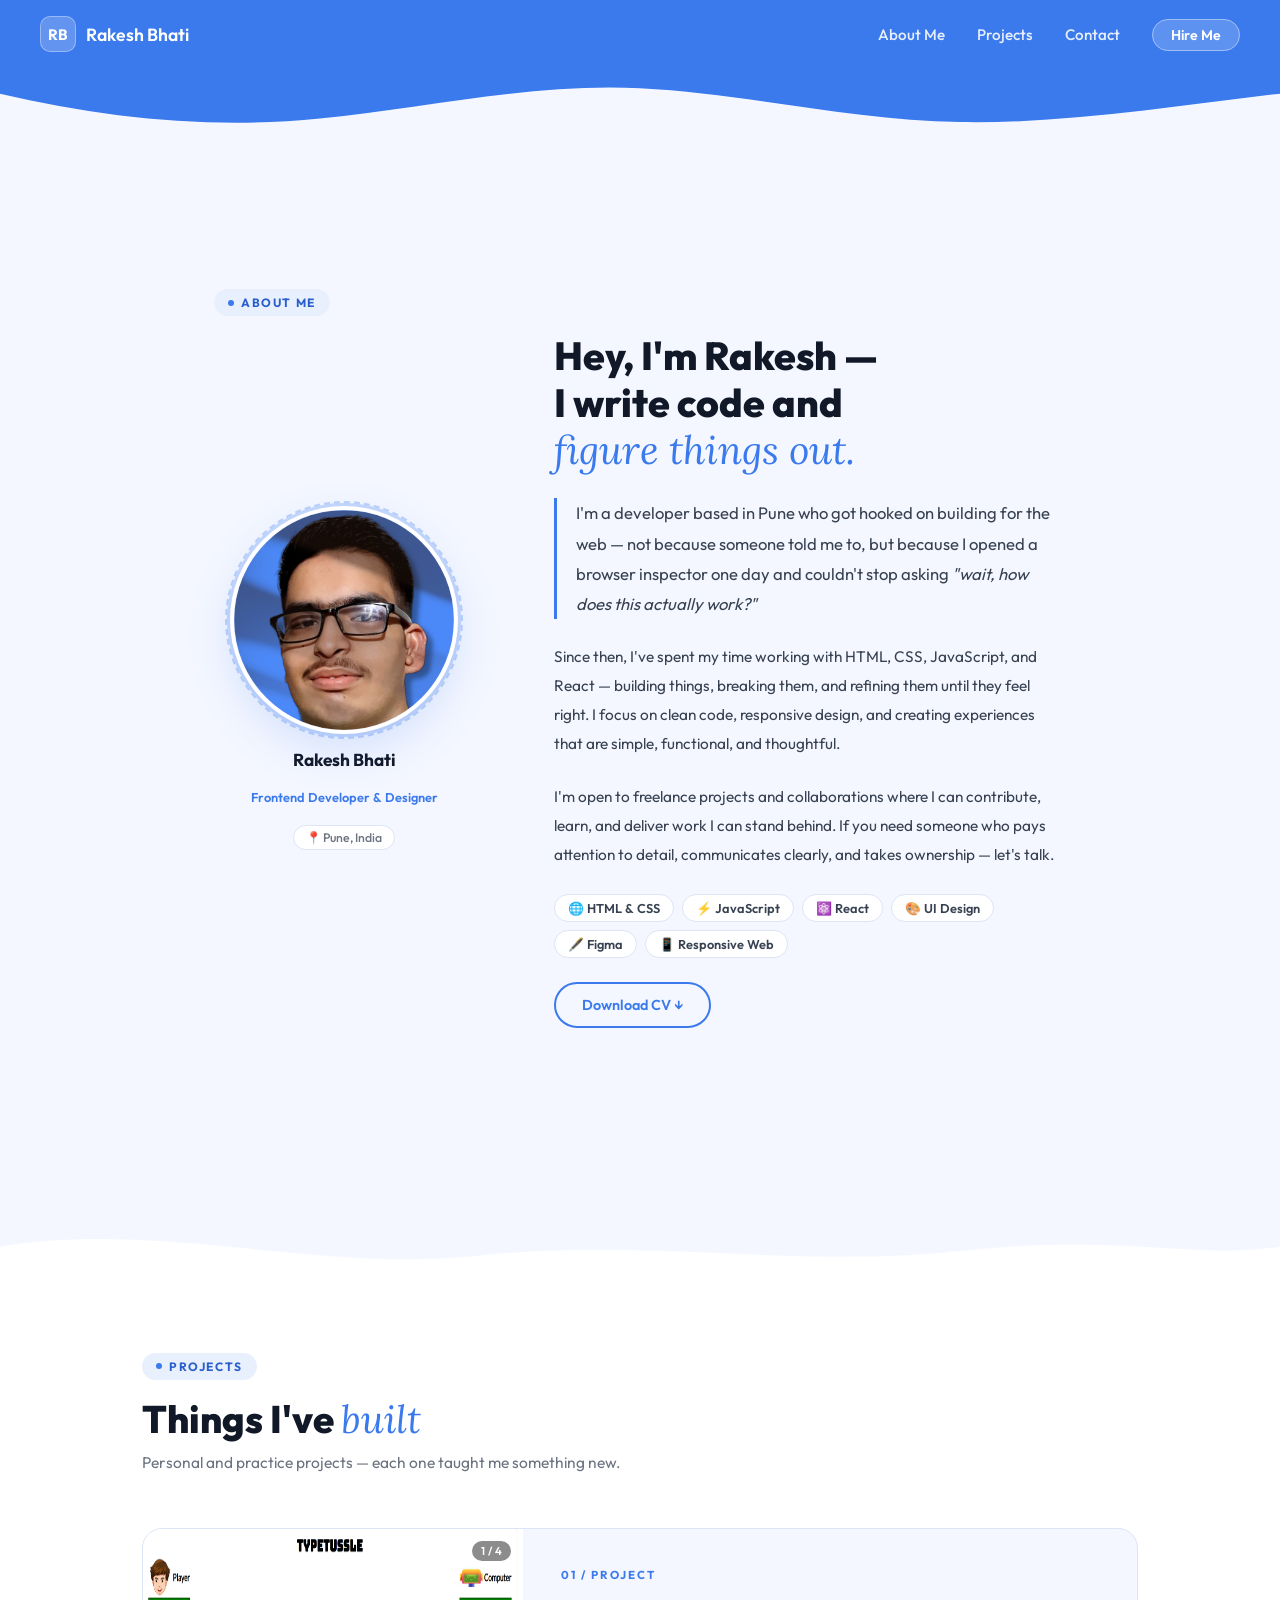
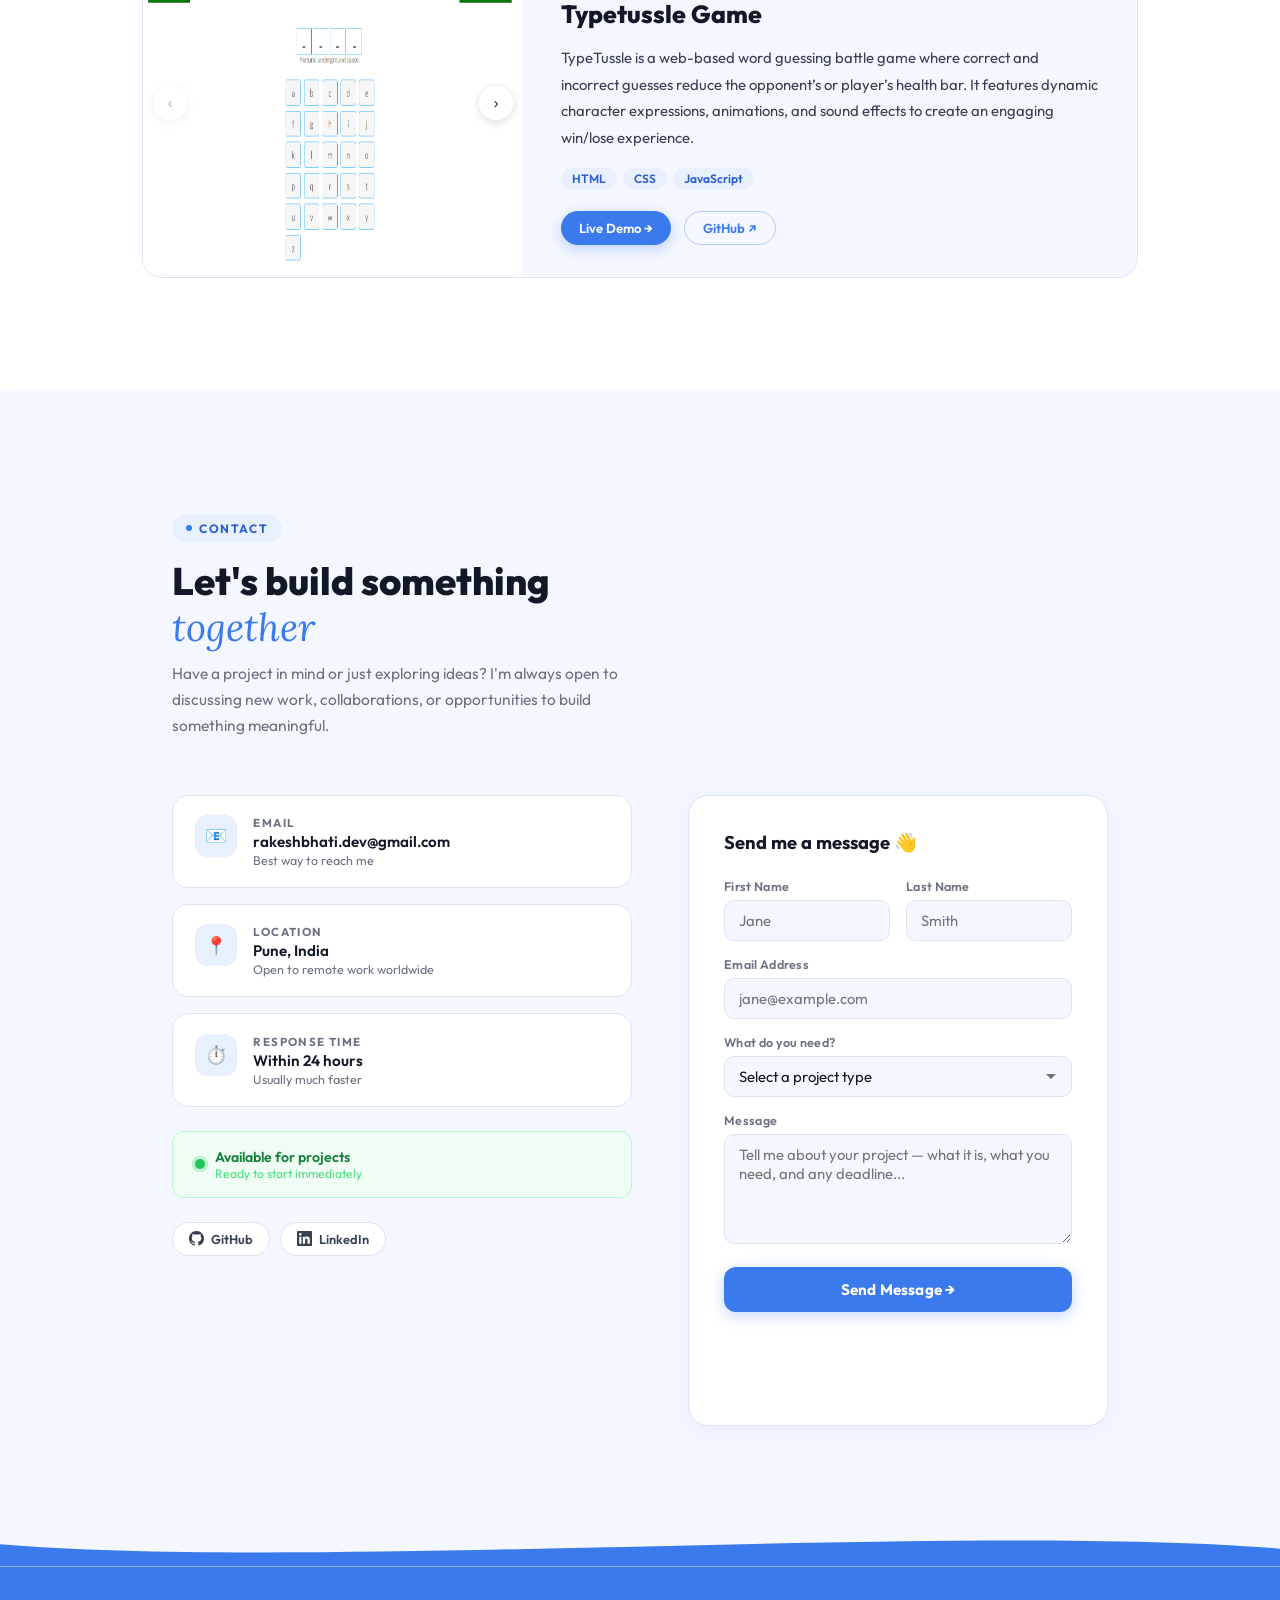
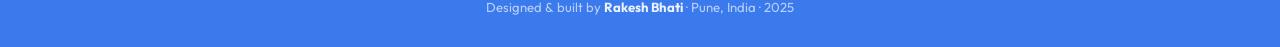
==== index.html @ 07b3913f "Commit all the changes" ====
<!DOCTYPE html>
<html lang="en">

<head>
    <meta charset="UTF-8" />
    <meta name="viewport" content="width=device-width, initial-scale=1.0" />
    <title>Rakesh Bhati Portfolio</title>
    <link
        href="https://fonts.googleapis.com/css2?family=Outfit:wght@400;500;600;700;800&family=Lora:ital,wght@0,400;1,400&display=swap"
        rel="stylesheet" />
    <link rel="stylesheet" href="style.css">
    <link rel="shortcut icon" href="./assets/favicon.png" type="image/x-icon">
</head>

<body>

    <!-- ══════════ NAVBAR ══════════ -->
    <div class="nav-wrapper">
        <nav>
            <a class="brand" href="#">
                <div class="brand-icon">RB</div>
                <span class="brand-name">Rakesh Bhati</span>
            </a>
            <ul class="nav-links">
                <li><a href="#about">About Me</a></li>
                <li><a href="#projects">Projects</a></li>
                <li><a href="#contact">Contact</a></li>
                <li><a href="#contact" class="nav-cta">Hire Me</a></li>
            </ul>
            <button class="hamburger" id="hamburger" aria-label="Toggle menu">
                <span></span><span></span><span></span>
            </button>
        </nav>
        <div class="mobile-menu" id="mobileMenu">
            <a href="#about">About Me</a>
            <a href="#projects">Projects</a>
            <a href="#contact">Contact</a>
        </div>
        <div class="wave-container">
            <svg viewBox="0 0 1440 70" preserveAspectRatio="none" xmlns="http://www.w3.org/2000/svg">
                <path
                    d="M0,0 L0,30 C120,58 240,70 360,58 C480,46 600,18 720,24 C840,30 960,60 1080,62 C1200,64 1320,44 1440,30 L1440,0 Z"
                    fill="#3b7aed" />
            </svg>
        </div>
    </div>

    <!-- ══════════ ABOUT ME ══════════ -->
    <section id="about">
        <div style="max-width:980px;margin:0 auto;padding:5rem 2rem 6rem;">
            <div class="section-pill reveal"><span class="section-pill-dot"></span>About Me</div>
            <div class="about-grid">
                <div class="avatar-col reveal" style="transition-delay:.1s;">
                    <div class="avatar-ring">
                        <div class="avatar-circle">
                            <img src="./assets/profile-pic.png" alt="Rakesh Bhati"
                                style="width:100%; height:100%; object-fit:cover; display:block;" />
                        </div>
                    </div>
                    <div class="avatar-name">Rakesh Bhati</div>
                    <div class="avatar-role">Frontend Developer &amp; Designer</div>
                    <div class="location-chip">📍 Pune, India</div>
                </div>
                <div class="about-content">
                    <h1 class="about-heading reveal" style="transition-delay:.15s;">Hey, I'm Rakesh —<br />I write code
                        and<br /><span class="italic-word">figure things out.</span></h1>
                    <div class="bio-quote reveal" style="transition-delay:.22s;">
                        <p>
                            I'm a developer based in Pune who got hooked on building for the web —
                            not because someone told me to, but because I opened a browser inspector
                            one day and couldn't stop asking
                            <em>"wait, how does this actually work?"</em>
                        </p>
                    </div>
                    <p class="bio-body reveal" style="transition-delay:.28s;">
                        Since then, I've spent my time working with HTML, CSS, JavaScript, and React —
                        building things, breaking them, and refining them until they feel right.
                        I focus on clean code, responsive design, and creating experiences that are
                        simple, functional, and thoughtful.
                    </p>
                    <p class="bio-body reveal" style="transition-delay:.33s;">
                        I'm open to freelance projects and collaborations where I can contribute,
                        learn, and deliver work I can stand behind. If you need someone who pays
                        attention to detail, communicates clearly, and takes ownership — let's talk.
                    </p>
                    <div class="skill-tags reveal" style="transition-delay:.38s;">
                        <span class="tag">🌐 HTML &amp; CSS</span>
                        <span class="tag">⚡ JavaScript</span>
                        <span class="tag">⚛️ React</span>
                        <span class="tag">🎨 UI Design</span>
                        <span class="tag">🖋️ Figma</span>
                        <span class="tag">📱 Responsive Web</span>
                    </div>
                    <a href="./assets/Freelancing_resume.pdf" download="Rakesh_Bhati_Resume.pdf"
                        class="btn-outline reveal" style="transition-delay:.43s;">Download CV ↓</a>
                </div>
            </div>
        </div>
    </section>

    <!-- wave into projects -->
    <div class="section-wave">
        <svg viewBox="0 0 1440 60" preserveAspectRatio="none" xmlns="http://www.w3.org/2000/svg">
            <path d="M0,60 L0,30 C180,0 360,60 540,40 C720,20 900,55 1080,35 C1260,15 1350,45 1440,30 L1440,60 Z"
                fill="#fff" />
        </svg>
    </div>

    <!-- ══════════ PROJECTS ══════════ -->
    <section id="projects">
        <div class="projects-inner">

            <div class="projects-header reveal">
                <div class="section-pill" style="margin-bottom:1rem;"><span class="section-pill-dot"></span>Projects
                </div>
                <h2 class="projects-title">Things I've <span>built</span></h2>
                <p class="projects-subtitle">Personal and practice projects — each one taught me something new.</p>
            </div>

            <!-- ── PROJECT 1 ── -->
            <div class="project-card reveal" style="transition-delay:.1s;">
                <div class="card-body">
                    <div class="card-info">
                        <div class="card-number">01 / Project</div>
                        <div class="card-title">Typetussle Game</div>
                        <p class="card-desc">
                            TypeTussle is a web-based word guessing battle game where correct and incorrect guesses
                            reduce the opponent’s or player’s health bar.
                            It features dynamic character expressions, animations, and sound effects to create an
                            engaging win/lose experience.
                        </p>
                        <div class="card-tags">
                            <span class="card-tag">HTML</span>
                            <span class="card-tag">CSS</span>
                            <span class="card-tag">JavaScript</span>
                        </div>
                        <div class="card-links">
                            <a href="https://typetussle.netlify.app/" target="_blank"
                                class="link-btn link-btn-primary">Live Demo →</a>
                            <a href="https://github.com/rakeshbhati-dev/TypeTussle" target="_blank" class="link-btn link-btn-ghost">GitHub ↗</a>
                        </div>
                    </div>
                    <div class="card-gallery" data-gallery="0">
                        <div class="slides" id="slides-0">
                            <!-- Slide 1 -->
                            <div class="slide">
                                <div class="slide-placeholder">
                                    <img src="/assets/project images/typetussle-1.png" alt="">
                                </div>
                            </div>
                            <!-- Slide 2 -->
                            <div class="slide">
                                <div class="slide-placeholder">
                                    <img src="/assets/project images/typetussle-2.png" alt="">
                                </div>
                            </div>
                            <!-- Slide 3 -->
                            <div class="slide">
                                <div class="slide-placeholder">
                                    <img src="/assets/project images/typetussle-3.png" alt="">
                                </div>
                            </div>
                            <div class="slide">
                                <div class="slide-placeholder">
                                    <img src="/assets/project images/typetussle-4.png" alt="">
                                </div>
                            </div>
                        </div>
                        <button class="gallery-arrow prev" data-gallery="0" data-dir="-1"
                            aria-label="Previous">‹</button>
                        <button class="gallery-arrow next" data-gallery="0" data-dir="1" aria-label="Next">›</button>
                        <div class="gallery-dots" id="dots-0">
                            <button class="dot active" data-gallery="0" data-index="0"></button>
                            <button class="dot" data-gallery="0" data-index="1"></button>
                            <button class="dot" data-gallery="0" data-index="2"></button>
                        </div>
                        <div class="img-count-badge" id="badge-0">1 / 3</div>
                    </div>
                </div>
            </div>

            <!-- ── PROJECT 3 ── -->
        </div><!-- /projects-inner -->
    </section>



    <!-- ══════════════════════════════
     CONTACT SECTION
══════════════════════════════ -->


    <!-- wave from projects into contact bg -->
    <div class="contact-wave-top">
        <svg viewBox="0 0 1440 50" preserveAspectRatio="none" xmlns="http://www.w3.org/2000/svg">
            <path d="M0,0 C360,50 1080,0 1440,40 L1440,50 L0,50 Z" fill="#f4f7ff" />
        </svg>
    </div>

    <section id="contact">
        <div class="contact-inner">

            <!-- Header -->
            <div class="contact-header reveal">
                <div class="section-pill" style="margin-bottom:1rem;"><span class="section-pill-dot"></span>Contact
                </div>
                <h2 class="contact-title">Let's build something<br /><span>together</span></h2>
                <p class="contact-subtitle">
                    Have a project in mind or just exploring ideas? I'm always open to discussing
                    new work, collaborations, or opportunities to build something meaningful.
                </p>
            </div>

            <div class="contact-grid">

                <!-- LEFT: info -->
                <div class="contact-info reveal" style="transition-delay:.1s;">

                    <!-- Email -->
                    <a href="mailto:rakeshbhati.dev@gmail.com" class="info-card">
                        <div class="info-icon">📧</div>
                        <div class="info-text">
                            <span class="info-label">Email</span>
                            <span class="info-value">rakeshbhati.dev@gmail.com</span>
                            <span class="info-note">Best way to reach me</span>
                        </div>
                    </a>

                    <!-- Location -->
                    <div class="info-card" style="cursor:default;">
                        <div class="info-icon">📍</div>
                        <div class="info-text">
                            <span class="info-label">Location</span>
                            <span class="info-value">Pune, India</span>
                            <span class="info-note">Open to remote work worldwide</span>
                        </div>
                    </div>

                    <!-- Response time -->
                    <div class="info-card" style="cursor:default;">
                        <div class="info-icon">⏱️</div>
                        <div class="info-text">
                            <span class="info-label">Response Time</span>
                            <span class="info-value">Within 24 hours</span>
                            <span class="info-note">Usually much faster</span>
                        </div>
                    </div>

                    <!-- Availability badge -->
                    <div class="availability reveal" style="transition-delay:.18s;">
                        <div class="avail-dot"></div>
                        <div>
                            <div class="avail-text">Available for projects</div>
                            <div class="avail-sub">Ready to start immediately</div>
                        </div>
                    </div>

                    <!-- Social links -->
                    <div class="social-row reveal" style="transition-delay:.22s;">
                        <a href="https://github.com/rakeshbhati-dev" class="social-btn">
                            <svg viewBox="0 0 24 24">
                                <path
                                    d="M12 0C5.37 0 0 5.37 0 12c0 5.31 3.435 9.795 8.205 11.385.6.105.825-.255.825-.57 0-.285-.015-1.23-.015-2.235-3.015.555-3.795-.735-4.035-1.41-.135-.345-.72-1.41-1.23-1.695-.42-.225-1.02-.78-.015-.795.945-.015 1.62.87 1.845 1.23 1.08 1.815 2.805 1.305 3.495.99.105-.78.42-1.305.765-1.605-2.67-.3-5.46-1.335-5.46-5.925 0-1.305.465-2.385 1.23-3.225-.12-.3-.54-1.53.12-3.18 0 0 1.005-.315 3.3 1.23.96-.27 1.98-.405 3-.405s2.04.135 3 .405c2.295-1.56 3.3-1.23 3.3-1.23.66 1.65.24 2.88.12 3.18.765.84 1.23 1.905 1.23 3.225 0 4.605-2.805 5.625-5.475 5.925.435.375.81 1.095.81 2.22 0 1.605-.015 2.895-.015 3.3 0 .315.225.69.825.57A12.02 12.02 0 0024 12c0-6.63-5.37-12-12-12z" />
                            </svg>
                            GitHub
                        </a>
                        <a href="https://linkedin.com/in/rakesh-bhati" class="social-btn">
                            <svg viewBox="0 0 24 24">
                                <path
                                    d="M20.447 20.452h-3.554v-5.569c0-1.328-.027-3.037-1.852-3.037-1.853 0-2.136 1.445-2.136 2.939v5.667H9.351V9h3.414v1.561h.046c.477-.9 1.637-1.85 3.37-1.85 3.601 0 4.267 2.37 4.267 5.455v6.286zM5.337 7.433a2.062 2.062 0 01-2.063-2.065 2.064 2.064 0 112.063 2.065zm1.782 13.019H3.555V9h3.564v11.452zM22.225 0H1.771C.792 0 0 .774 0 1.729v20.542C0 23.227.792 24 1.771 24h20.451C23.2 24 24 23.227 24 22.271V1.729C24 .774 23.2 0 22.222 0h.003z" />
                            </svg>
                            LinkedIn
                        </a>
                    </div>

                </div>

                <!-- RIGHT: form -->
                <div class="contact-form-wrap reveal" style="transition-delay:.15s;">
                    <div class="form-heading">Send me a message 👋</div>

                    <form id="contactForm" action="https://formspree.io/f/xzdorvjl" method="post" novalidate>
                        <div class="form-row">
                            <div class="form-group">
                                <label for="First Name">First Name</label>
                                <input type="text" id="fname" name="fname" placeholder="Jane" required />
                            </div>
                            <div class="form-group">
                                <label for="Last Name">Last Name</label>
                                <input type="text" id="lname" name="lname" placeholder="Smith" />
                            </div>
                        </div>

                        <div class="form-group">
                            <label for="email">Email Address</label>
                            <input type="email" id="email" name="email" placeholder="jane@example.com" required />
                        </div>

                        <div class="form-group">
                            <label for="project">What do you need?</label>
                            <select id="project" name="project">
                                <option value="" disabled selected>Select a project type</option>
                                <option>Landing Page</option>
                                <option>Portfolio Website</option>
                                <option>Business Website</option>
                                <option>UI/UX Design</option>
                                <option>Something else</option>
                            </select>
                        </div>

                        <div class="form-group">
                            <label for="message">Message</label>
                            <textarea id="message" name="message"
                                placeholder="Tell me about your project — what it is, what you need, and any deadline..."
                                required></textarea>
                        </div>

                        <button type="submit" class="form-submit">Send Message →</button>

                        <div class="form-success" id="formMsg">
                            ✅ Message sent! I'll get back to you within 24 hours.
                        </div>
                    </form>
                </div>

            </div>
        </div>
    </section>

    <!-- footer wave -->
    <div class="footer-wave">
        <svg viewBox="0 0 1440 50" preserveAspectRatio="none" xmlns="http://www.w3.org/2000/svg">
            <path d="M0,25 C360,55 1080,0 1440,30 L1440,50 L0,50 Z" fill="#3b7aed" />
        </svg>
    </div>

    <!-- FOOTER -->
    <footer class="footer">
        <p>Designed &amp; built by <strong>Rakesh Bhati</strong> · Pune, India · 2025</p>
    </footer>

    <script src="script.js"></script>
</body>

</html>
---- style.css ----
*,
        *::before,
        *::after {
            margin: 0;
            padding: 0;
            box-sizing: border-box;
        }

        :root {
            --blue: #3b7aed;
            --blue-dark: #2a5fcc;
            --blue-light: #e8f0fd;
            --text-dark: #111827;
            --text-mid: #374151;
            --text-muted: #6b7280;
            --bg: #f4f7ff;
        }

        html {
            scroll-behavior: smooth;
        }

        body {
            font-family: 'Outfit', sans-serif;
            background: var(--bg);
            color: var(--text-dark);
            min-height: 100vh;
        }

        /* ══════════════════════════════
       NAVBAR
    ══════════════════════════════ */
        .nav-wrapper {
            position: relative;
            width: 100%;
            z-index: 100;
        }

        nav {
            background: var(--blue);
            padding: 0 2.5rem;
            display: flex;
            align-items: center;
            justify-content: space-between;
            height: 68px;
            position: relative;
            z-index: 2;
        }

        .brand {
            display: flex;
            align-items: center;
            gap: 10px;
            text-decoration: none;
        }

        .brand-icon {
            width: 36px;
            height: 36px;
            background: #ffffff33;
            border-radius: 10px;
            display: flex;
            align-items: center;
            justify-content: center;
            font-weight: 700;
            font-size: 15px;
            color: #fff;
            border: 1.5px solid rgba(255, 255, 255, 0.35);
        }

        .brand-name {
            font-size: 1.1rem;
            font-weight: 600;
            color: #fff;
        }

        .nav-links {
            display: flex;
            align-items: center;
            gap: 2rem;
            list-style: none;
        }

        .nav-links a {
            color: rgba(255, 255, 255, 0.88);
            text-decoration: none;
            font-size: 0.95rem;
            font-weight: 500;
            padding-bottom: 3px;
            border-bottom: 2px solid transparent;
            transition: color .25s, border-color .25s;
        }

        .nav-links a:hover {
            color: #fff;
            border-bottom-color: rgba(255, 255, 255, 0.85);
        }

        .nav-cta {
            background: rgba(255, 255, 255, 0.18) !important;
            border: 1.5px solid rgba(255, 255, 255, 0.4) !important;
            color: #fff !important;
            font-size: 0.88rem !important;
            font-weight: 600 !important;
            padding: 6px 18px !important;
            border-radius: 50px !important;
            padding-bottom: 6px !important;
            border-bottom: 1.5px solid rgba(255, 255, 255, 0.4) !important;
        }

        .nav-cta:hover {
            background: rgba(255, 255, 255, 0.28) !important;
        }

        .hamburger {
            display: none;
            flex-direction: column;
            gap: 5px;
            cursor: pointer;
            padding: 6px;
            border: none;
            background: transparent;
        }

        .hamburger span {
            display: block;
            width: 24px;
            height: 2px;
            background: #fff;
            border-radius: 2px;
            transition: transform .3s, opacity .3s;
        }

        .hamburger.open span:nth-child(1) {
            transform: translateY(7px) rotate(45deg);
        }

        .hamburger.open span:nth-child(2) {
            opacity: 0;
        }

        .hamburger.open span:nth-child(3) {
            transform: translateY(-7px) rotate(-45deg);
        }

        .wave-container {
            width: 100%;
            overflow: hidden;
            line-height: 0;
            margin-top: -1px;
        }

        .wave-container svg {
            display: block;
            width: 100%;
        }

        .mobile-menu {
            display: none;
            flex-direction: column;
            background: var(--blue);
            padding: 0.5rem 0 1.2rem;
            z-index: 1;
        }

        .mobile-menu.open {
            display: flex;
        }

        .mobile-menu a {
            color: rgba(255, 255, 255, 0.88);
            text-decoration: none;
            font-size: 1rem;
            font-weight: 500;
            padding: 0.75rem 2.5rem;
            border-left: 3px solid transparent;
            transition: background .2s, border-color .2s;
        }

        .mobile-menu a:hover {
            background: rgba(255, 255, 255, 0.1);
            border-left-color: rgba(255, 255, 255, 0.7);
            color: #fff;
        }

        /* ══════════════════════════════
       SHARED UTILITIES
    ══════════════════════════════ */
        .section-pill {
            display: inline-flex;
            align-items: center;
            gap: 7px;
            background: var(--blue-light);
            color: var(--blue-dark);
            font-size: 0.75rem;
            font-weight: 700;
            letter-spacing: 1.6px;
            text-transform: uppercase;
            padding: 6px 14px;
            border-radius: 50px;
            margin-bottom: 1rem;
        }

        .section-pill-dot {
            width: 6px;
            height: 6px;
            background: var(--blue);
            border-radius: 50%;
        }

        .reveal {
            opacity: 0;
            transform: translateY(22px);
            transition: opacity .6s ease, transform .6s ease;
        }

        .reveal.visible {
            opacity: 1;
            transform: translateY(0);
        }

        /* ══════════════════════════════
       ABOUT SECTION (unchanged)
    ══════════════════════════════ */
        #about {
            max-width: 980px;
            margin: 0 auto;
            padding: 5rem 2rem 6rem;
        }

        .about-grid {
            display: grid;
            grid-template-columns: 260px 1fr;
            gap: 5rem;
            align-items: center;
        }

        .avatar-col {
            display: flex;
            flex-direction: column;
            align-items: center;
            gap: 1.2rem;
        }

        .avatar-ring {
            position: relative;
            width: 220px;
            height: 220px;
        }

        .avatar-ring::before {
            content: '';
            position: absolute;
            inset: -9px;
            border-radius: 50%;
            border: 2px dashed rgba(59, 122, 237, 0.3);
            animation: spinRing 20s linear infinite;
        }

        @keyframes spinRing {
            to {
                transform: rotate(360deg);
            }
        }

        .avatar-circle {
            width: 220px;
            height: 220px;
            border-radius: 50%;
            overflow: hidden;
            position: relative;
            z-index: 1;
            box-shadow: 0 0 0 4px #fff, 0 0 0 7px rgba(59, 122, 237, 0.25), 0 16px 48px rgba(59, 122, 237, 0.2);
        }

        .avatar-circle svg {
            width: 100%;
            height: 100%;
            display: block;
        }

        .avatar-name {
            font-size: 1.08rem;
            font-weight: 700;
            color: var(--text-dark);
            text-align: center;
        }

        .avatar-role {
            font-size: 0.8rem;
            color: var(--blue);
            font-weight: 600;
            text-align: center;
        }

        .location-chip {
            display: inline-flex;
            align-items: center;
            gap: 5px;
            font-size: 0.77rem;
            color: var(--text-muted);
            font-weight: 500;
            background: #fff;
            border: 1px solid #dde4f5;
            border-radius: 50px;
            padding: 4px 12px;
        }

        .about-content {
            display: flex;
            flex-direction: column;
            gap: 1.5rem;
        }

        .about-heading {
            font-size: 2.45rem;
            font-weight: 800;
            line-height: 1.2;
            color: var(--text-dark);
        }

        .about-heading .italic-word {
            font-family: 'Lora', serif;
            font-weight: 400;
            font-style: italic;
            color: var(--blue);
        }

        .bio-quote {
            padding-left: 1.2rem;
            border-left: 3px solid var(--blue);
        }

        .bio-quote p {
            font-size: 1.04rem;
            line-height: 1.82;
            color: var(--text-mid);
        }

        .bio-body {
            font-size: 0.96rem;
            line-height: 1.88;
            color: var(--text-mid);
        }

        .bio-body strong {
            color: var(--text-dark);
            font-weight: 600;
        }

        .skill-tags {
            display: flex;
            flex-wrap: wrap;
            gap: 8px;
        }

        .tag {
            display: inline-flex;
            align-items: center;
            gap: 5px;
            padding: 5px 13px;
            background: #fff;
            color: var(--text-mid);
            font-size: 0.8rem;
            font-weight: 600;
            border-radius: 50px;
            border: 1px solid #dde4f5;
            transition: border-color .2s, color .2s, transform .2s;
        }

        .tag:hover {
            border-color: var(--blue);
            color: var(--blue);
            transform: translateY(-2px);
        }

        .btn-outline {
            align-self: flex-start;
            display: inline-flex;
            align-items: center;
            gap: 8px;
            padding: 12px 26px;
            background: transparent;
            color: var(--blue);
            font-family: 'Outfit', sans-serif;
            font-size: 0.9rem;
            font-weight: 600;
            border: 2px solid var(--blue);
            border-radius: 50px;
            text-decoration: none;
            transition: background .25s, color .25s, transform .2s;
        }

        .btn-outline:hover {
            background: var(--blue);
            color: #fff;
            transform: translateY(-2px);
        }

        /* ══════════════════════════════
       SECTION DIVIDER WAVE
    ══════════════════════════════ */
        .section-wave {
            width: 100%;
            overflow: hidden;
            line-height: 0;
        }

        .section-wave svg {
            display: block;
            width: 100%;
        }

        /* ══════════════════════════════
       PROJECTS SECTION
    ══════════════════════════════ */
        #projects {
            background: #fff;
            padding: 5rem 0 7rem;
        }

        .projects-inner {
            max-width: 1060px;
            margin: 0 auto;
            padding: 0 2rem;
        }

        .projects-header {
            margin-bottom: 3.5rem;
        }

        .projects-title {
            font-size: 2.4rem;
            font-weight: 800;
            line-height: 1.2;
            color: var(--text-dark);
            margin-bottom: 0.6rem;
        }

        .projects-title span {
            font-family: 'Lora', serif;
            font-style: italic;
            font-weight: 400;
            color: var(--blue);
        }

        .projects-subtitle {
            font-size: 0.97rem;
            color: var(--text-muted);
            font-weight: 400;
            max-width: 480px;
        }

        /* ── Project card ── */
        .project-card {
            background: var(--bg);
            border: 1px solid #dde4f5;
            border-radius: 20px;
            overflow: hidden;
            margin-bottom: 2.5rem;
            transition: box-shadow .3s, transform .3s;
        }

        .project-card:hover {
            box-shadow: 0 12px 40px rgba(59, 122, 237, 0.12);
            transform: translateY(-3px);
        }

        .project-card:last-child {
            margin-bottom: 0;
        }

        /* inner two-col layout */
        .card-body {
            display: grid;
            grid-template-columns: 1fr 380px;
        }

        /* flip layout for even cards */
        .project-card:nth-child(even) .card-body {
            grid-template-columns: 380px 1fr;
        }

        .project-card:nth-child(even) .card-info {
            order: 2;
        }

        .project-card:nth-child(even) .card-gallery {
            order: 1;
        }

        /* ── info pane ── */
        .card-info {
            padding: 2.4rem 2.4rem 2rem;
            display: flex;
            flex-direction: column;
            gap: 1rem;
            justify-content: center;
        }

        .card-number {
            font-size: 0.72rem;
            font-weight: 700;
            letter-spacing: 2px;
            text-transform: uppercase;
            color: var(--blue);
        }

        .card-title {
            font-size: 1.55rem;
            font-weight: 800;
            color: var(--text-dark);
            line-height: 1.25;
        }

        .card-desc {
            font-size: 0.93rem;
            line-height: 1.8;
            color: var(--text-mid);
        }

        .card-tags {
            display: flex;
            flex-wrap: wrap;
            gap: 6px;
        }

        .card-tag {
            font-size: 0.75rem;
            font-weight: 600;
            color: var(--blue-dark);
            background: var(--blue-light);
            border-radius: 50px;
            padding: 3px 11px;
        }

        .card-links {
            display: flex;
            gap: 0.8rem;
            flex-wrap: wrap;
            margin-top: 0.4rem;
        }

        .link-btn {
            display: inline-flex;
            align-items: center;
            gap: 6px;
            font-size: 0.82rem;
            font-weight: 600;
            padding: 8px 18px;
            border-radius: 50px;
            text-decoration: none;
            transition: transform .2s, box-shadow .2s;
        }

        .link-btn:hover {
            transform: translateY(-2px);
        }

        .link-btn-primary {
            background: var(--blue);
            color: #fff;
            box-shadow: 0 4px 14px rgba(59, 122, 237, 0.3);
        }

        .link-btn-primary:hover {
            box-shadow: 0 6px 20px rgba(59, 122, 237, 0.45);
        }

        .link-btn-ghost {
            background: transparent;
            color: var(--blue);
            border: 1.5px solid rgba(59, 122, 237, 0.35);
        }

        .link-btn-ghost:hover {
            border-color: var(--blue);
            background: var(--blue-light);
        }

        /* ── gallery pane (carousel) ── */
        .card-gallery {
            position: relative;
            background: #e8edf8;
            overflow: hidden;
            min-height: 300px;
        }

        /* slides container */
        .slides {
            display: flex;
            height: 100%;
            transition: transform 0.45s cubic-bezier(0.4, 0, 0.2, 1);
        }

        .slide {
            min-width: 100%;
            height: 100%;
            display: flex;
            align-items: center;
            justify-content: center;
            position: relative;
            overflow: hidden;
        }

        /* placeholder slide uses SVG mockup */
        .slide-placeholder {
            width: 100%;
            height: 100%;
            display: flex;
            align-items: center;
            justify-content: center;
        }

        .slide-placeholder svg {
            width: 100%;
            height: 100%;
        }
        .slide-placeholder img {
            width: 100%;
            height: 100%;
        }

        /* prev / next arrows */
        .gallery-arrow {
            position: absolute;
            top: 50%;
            transform: translateY(-50%);
            z-index: 10;
            width: 34px;
            height: 34px;
            background: rgba(255, 255, 255, 0.92);
            border: none;
            border-radius: 50%;
            cursor: pointer;
            display: flex;
            align-items: center;
            justify-content: center;
            box-shadow: 0 2px 10px rgba(0, 0, 0, 0.15);
            transition: background .2s, transform .2s;
            font-size: 14px;
            color: var(--text-dark);
        }

        .gallery-arrow:hover {
            background: #fff;
            transform: translateY(-50%) scale(1.08);
        }

        .gallery-arrow.prev {
            left: 10px;
        }

        .gallery-arrow.next {
            right: 10px;
        }

        .gallery-arrow:disabled {
            opacity: 0.35;
            cursor: default;
        }

        /* dot indicators */
        .gallery-dots {
            position: absolute;
            bottom: 12px;
            left: 50%;
            transform: translateX(-50%);
            display: flex;
            gap: 6px;
            z-index: 10;
        }

        .dot {
            width: 7px;
            height: 7px;
            border-radius: 50%;
            background: rgba(255, 255, 255, 0.5);
            border: none;
            cursor: pointer;
            padding: 0;
            transition: background .25s, transform .25s;
        }

        .dot.active {
            background: #fff;
            transform: scale(1.3);
        }

        /* image count badge */
        .img-count-badge {
            position: absolute;
            top: 12px;
            right: 12px;
            background: rgba(0, 0, 0, 0.45);
            color: #fff;
            font-size: 0.7rem;
            font-weight: 600;
            padding: 3px 9px;
            border-radius: 50px;
            z-index: 10;
            letter-spacing: 0.5px;
        }

        /* ── bottom wave into next section ── */
        .projects-wave {
            width: 100%;
            overflow: hidden;
            line-height: 0;
            background: #fff;
        }

        .projects-wave svg {
            display: block;
            width: 100%;
        }

        /* ══════════════════════════════
       RESPONSIVE
    ══════════════════════════════ */
        @media (max-width: 860px) {

            .card-body,
            .project-card:nth-child(even) .card-body {
                grid-template-columns: 1fr;
            }

            .project-card:nth-child(even) .card-info {
                order: 1;
            }

            .project-card:nth-child(even) .card-gallery {
                order: 2;
            }

            .card-gallery {
                min-height: 240px;
            }

            .card-info {
                padding: 1.8rem;
            }
        }

        @media (max-width: 640px) {
            .projects-title {
                font-size: 1.9rem;
            }

            .card-title {
                font-size: 1.3rem;
            }

            .about-grid {
                grid-template-columns: 1fr;
                gap: 2.5rem;
                text-align: center;
            }

            .avatar-col {
                margin: 0 auto;
            }

            .bio-quote {
                border-left: none;
                border-top: 3px solid var(--blue);
                padding-left: 0;
                padding-top: 1rem;
            }

            .skill-tags {
                justify-content: center;
            }

            .btn-outline {
                align-self: center;
            }

            .about-heading {
                font-size: 2rem;
            }

            .nav-links {
                display: none;
            }

            .hamburger {
                display: flex;
            }

            .avatar-ring,
            .avatar-circle {
                width: 180px;
                height: 180px;
            }
        }

        /* wave from projects into contact */
        .contact-wave-top {
            width: 100%;
            overflow: hidden;
            line-height: 0;
            background: var(--bg);
        }

        .contact-wave-top svg {
            display: block;
            width: 100%;
        }

        #contact {
            background: var(--bg);
            padding: 5rem 0 0;
        }

        .contact-inner {
            max-width: 1000px;
            margin: 0 auto;
            padding: 0 2rem 6rem;
        }

        /* header */
        .contact-header {
            margin-bottom: 3.5rem;
        }

        .contact-title {
            font-size: 2.4rem;
            font-weight: 800;
            color: var(--text-dark);
            line-height: 1.2;
            margin-bottom: 0.6rem;
        }

        .contact-title span {
            font-family: 'Lora', serif;
            font-style: italic;
            font-weight: 400;
            color: var(--blue);
        }

        .contact-subtitle {
            font-size: 0.97rem;
            color: var(--text-muted);
            max-width: 460px;
            line-height: 1.7;
        }

        /* two-col grid */
        .contact-grid {
            display: grid;
            grid-template-columns: 1fr 420px;
            gap: 3.5rem;
            align-items: start;
        }

        /* ── LEFT: info cards ── */
        .contact-info {
            display: flex;
            flex-direction: column;
            gap: 1rem;
        }

        .info-card {
            display: flex;
            align-items: flex-start;
            gap: 1rem;
            background: #fff;
            border: 1px solid #dde4f5;
            border-radius: 16px;
            padding: 1.2rem 1.4rem;
            transition: box-shadow .25s, transform .25s;
            text-decoration: none;
            color: inherit;
        }

        .info-card:hover {
            box-shadow: 0 6px 24px rgba(59, 122, 237, 0.1);
            transform: translateY(-2px);
        }

        .info-icon {
            width: 42px;
            height: 42px;
            border-radius: 12px;
            background: var(--blue-light);
            display: flex;
            align-items: center;
            justify-content: center;
            font-size: 18px;
            flex-shrink: 0;
        }

        .info-text {
            display: flex;
            flex-direction: column;
            gap: 2px;
        }

        .info-label {
            font-size: 0.72rem;
            font-weight: 700;
            letter-spacing: 1.4px;
            text-transform: uppercase;
            color: var(--text-muted);
        }

        .info-value {
            font-size: 0.95rem;
            font-weight: 600;
            color: var(--text-dark);
        }

        .info-note {
            font-size: 0.78rem;
            color: var(--text-muted);
        }

        /* availability badge */
        .availability {
            display: flex;
            align-items: center;
            gap: 10px;
            background: #f0fdf4;
            border: 1px solid #bbf7d0;
            border-radius: 12px;
            padding: 1rem 1.4rem;
            margin-top: 0.5rem;
        }

        .avail-dot {
            width: 10px;
            height: 10px;
            background: #22c55e;
            border-radius: 50%;
            flex-shrink: 0;
            box-shadow: 0 0 0 3px rgba(34, 197, 94, 0.25);
            animation: pulse 2s ease-in-out infinite;
        }

        @keyframes pulse {

            0%,
            100% {
                box-shadow: 0 0 0 3px rgba(34, 197, 94, 0.25);
            }

            50% {
                box-shadow: 0 0 0 6px rgba(34, 197, 94, 0.1);
            }
        }

        .avail-text {
            font-size: 0.88rem;
            font-weight: 600;
            color: #15803d;
        }

        .avail-sub {
            font-size: 0.76rem;
            color: #4ade80;
            font-weight: 400;
        }

        /* social row */
        .social-row {
            display: flex;
            gap: 0.65rem;
            margin-top: 0.5rem;
            flex-wrap: wrap;
        }

        .social-btn {
            display: inline-flex;
            align-items: center;
            gap: 7px;
            padding: 8px 16px;
            background: #fff;
            border: 1.5px solid #dde4f5;
            border-radius: 50px;
            font-size: 0.8rem;
            font-weight: 600;
            color: var(--text-mid);
            text-decoration: none;
            transition: border-color .2s, color .2s, transform .2s;
        }

        .social-btn:hover {
            border-color: var(--blue);
            color: var(--blue);
            transform: translateY(-2px);
        }

        .social-btn svg {
            width: 15px;
            height: 15px;
            fill: currentColor;
        }

        /* ── RIGHT: form ── */
        .contact-form-wrap {
            background: #fff;
            border: 1px solid #dde4f5;
            border-radius: 20px;
            padding: 2.2rem;
            box-shadow: 0 4px 24px rgba(59, 122, 237, 0.07);
        }

        .form-heading {
            font-size: 1.15rem;
            font-weight: 700;
            color: var(--text-dark);
            margin-bottom: 1.6rem;
        }

        .form-row {
            display: grid;
            grid-template-columns: 1fr 1fr;
            gap: 1rem;
        }

        .form-group {
            display: flex;
            flex-direction: column;
            gap: 6px;
            margin-bottom: 1rem;
        }

        .form-group label {
            font-size: 0.78rem;
            font-weight: 600;
            color: var(--text-muted);
            letter-spacing: 0.3px;
        }

        .form-group input,
        .form-group textarea,
        .form-group select {
            font-family: 'Outfit', sans-serif;
            font-size: 0.93rem;
            color: var(--text-dark);
            background: var(--bg);
            border: 1.5px solid #dde4f5;
            border-radius: 10px;
            padding: 10px 14px;
            outline: none;
            transition: border-color .2s, box-shadow .2s;
            width: 100%;
        }

        .form-group input:focus,
        .form-group textarea:focus,
        .form-group select:focus {
            border-color: var(--blue);
            box-shadow: 0 0 0 3px rgba(59, 122, 237, 0.12);
            background: #fff;
        }

        .form-group textarea {
            resize: vertical;
            min-height: 110px;
        }

        .form-group select {
            cursor: pointer;
            appearance: none;
            background-image: url("data:image/svg+xml,%3Csvg xmlns='http://www.w3.org/2000/svg' width='12' height='12' viewBox='0 0 12 12'%3E%3Cpath fill='%236b7280' d='M6 8L1 3h10z'/%3E%3C/svg%3E");
            background-repeat: no-repeat;
            background-position: right 14px center;
            padding-right: 36px;
        }

        .form-submit {
            width: 100%;
            padding: 13px;
            background: var(--blue);
            color: #fff;
            font-family: 'Outfit', sans-serif;
            font-size: 0.95rem;
            font-weight: 700;
            border: none;
            border-radius: 12px;
            cursor: pointer;
            transition: background .25s, transform .2s, box-shadow .25s;
            box-shadow: 0 4px 16px rgba(59, 122, 237, 0.3);
            letter-spacing: 0.2px;
            margin-top: 0.4rem;
        }

        .form-submit:hover {
            background: var(--blue-dark);
            transform: translateY(-2px);
            box-shadow: 0 8px 24px rgba(59, 122, 237, 0.4);
        }

        .form-submit:disabled {
            opacity: 0.7;
            cursor: not-allowed;
            transform: none;
        }

        /* success message */
        .form-success {
            display: flex;
            align-items: center;
            gap: 10px;
            background: #f0fdf4;
            border: 1px solid #bbf7d0;
            border-radius: 10px;
            padding: 12px 16px;
            font-size: 0.88rem;
            font-weight: 600;
            color: #15803d;
            margin-top: 1rem;
            opacity: 0;
            transform: translateY(6px);
            transition: opacity .35s, transform .35s;
            pointer-events: none;
        }

        .form-success.show {
            opacity: 1;
            transform: translateY(0);
        }

        /* ── FOOTER ── */
        .footer {
            background: var(--blue);
            padding: 2rem;
            text-align: center;
        }

        .footer p {
            color: rgba(255, 255, 255, 0.65);
            font-size: 0.82rem;
            font-weight: 400;
        }

        .footer strong {
            color: rgba(255, 255, 255, 0.9);
        }

        /* footer wave */
        .footer-wave {
            width: 100%;
            overflow: hidden;
            line-height: 0;
        }

        .footer-wave svg {
            display: block;
            width: 100%;
        }

        /* ── responsive ── */
        @media (max-width: 860px) {
            .contact-grid {
                grid-template-columns: 1fr;
            }

            .contact-form-wrap {
                order: -1;
            }
        }

        @media (max-width: 560px) {
            .contact-title {
                font-size: 1.9rem;
            }

            .form-row {
                grid-template-columns: 1fr;
            }

            .contact-form-wrap {
                padding: 1.6rem;
            }
        }
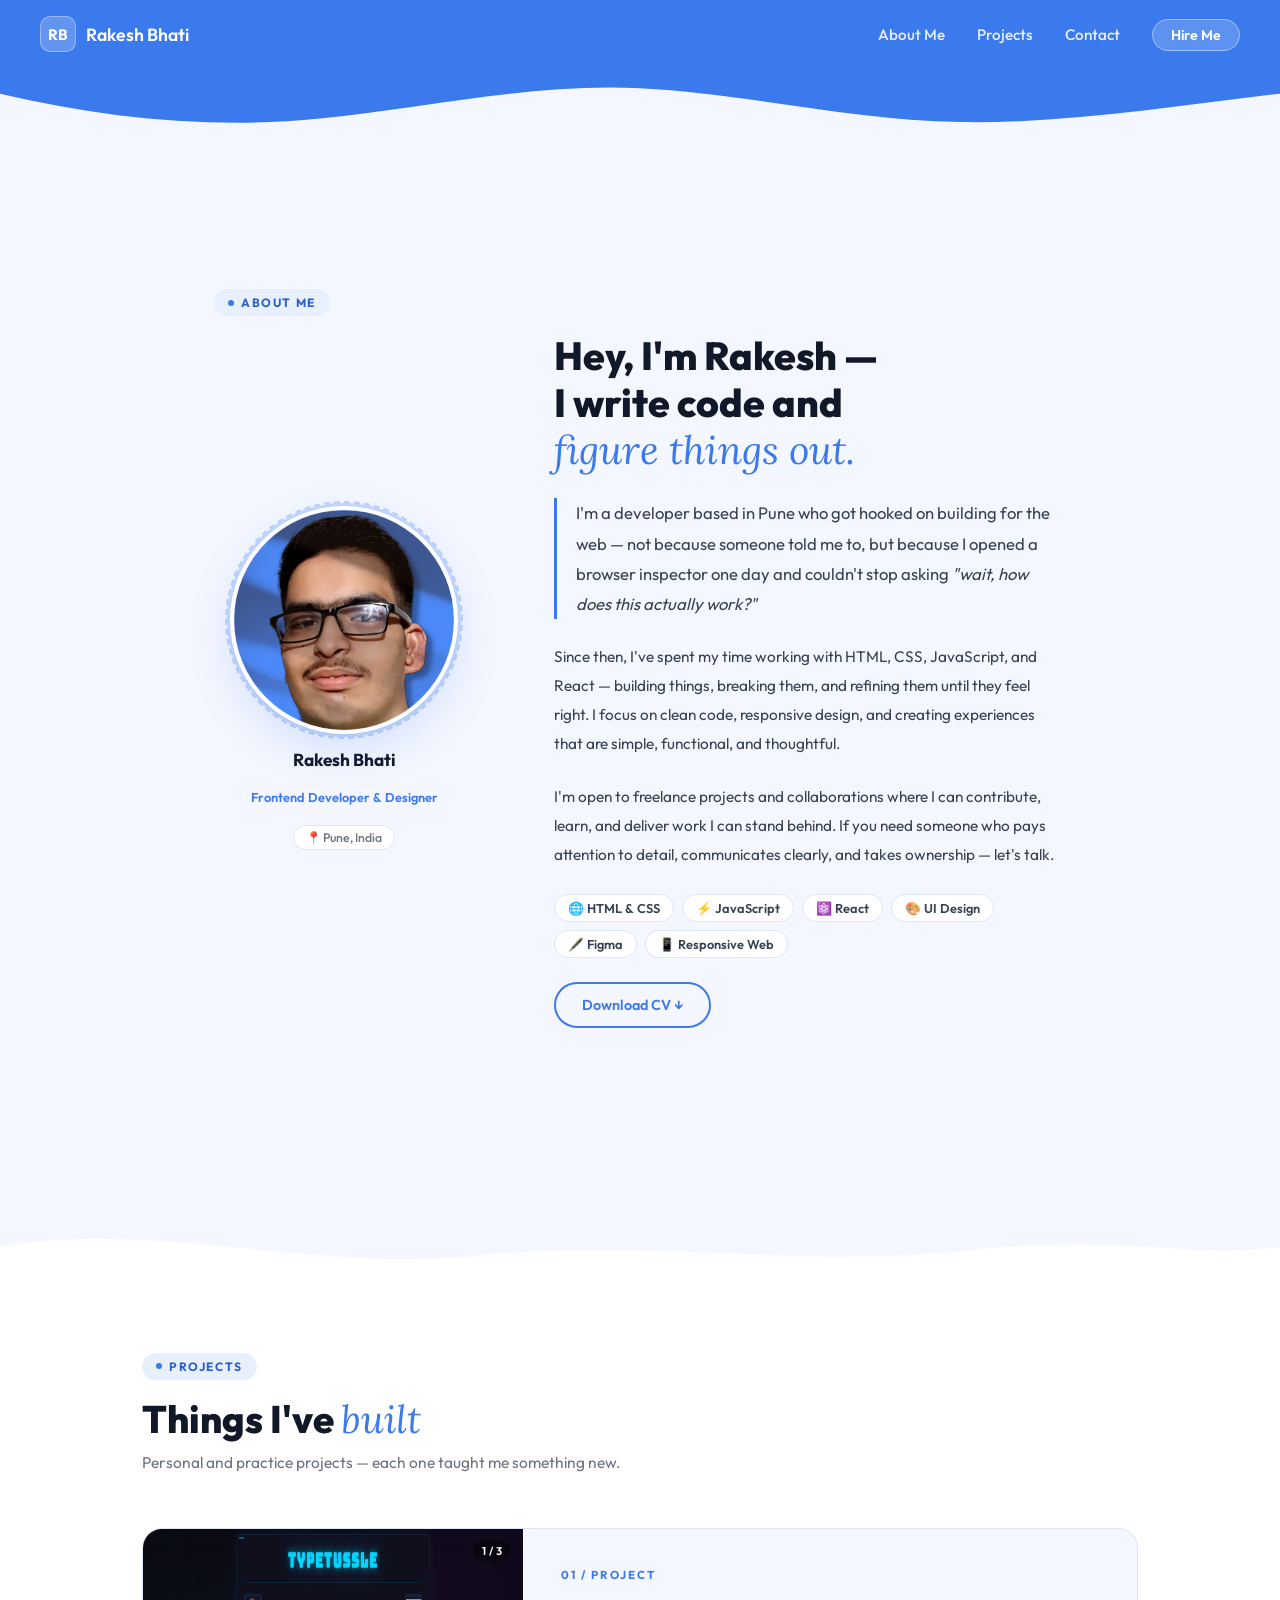
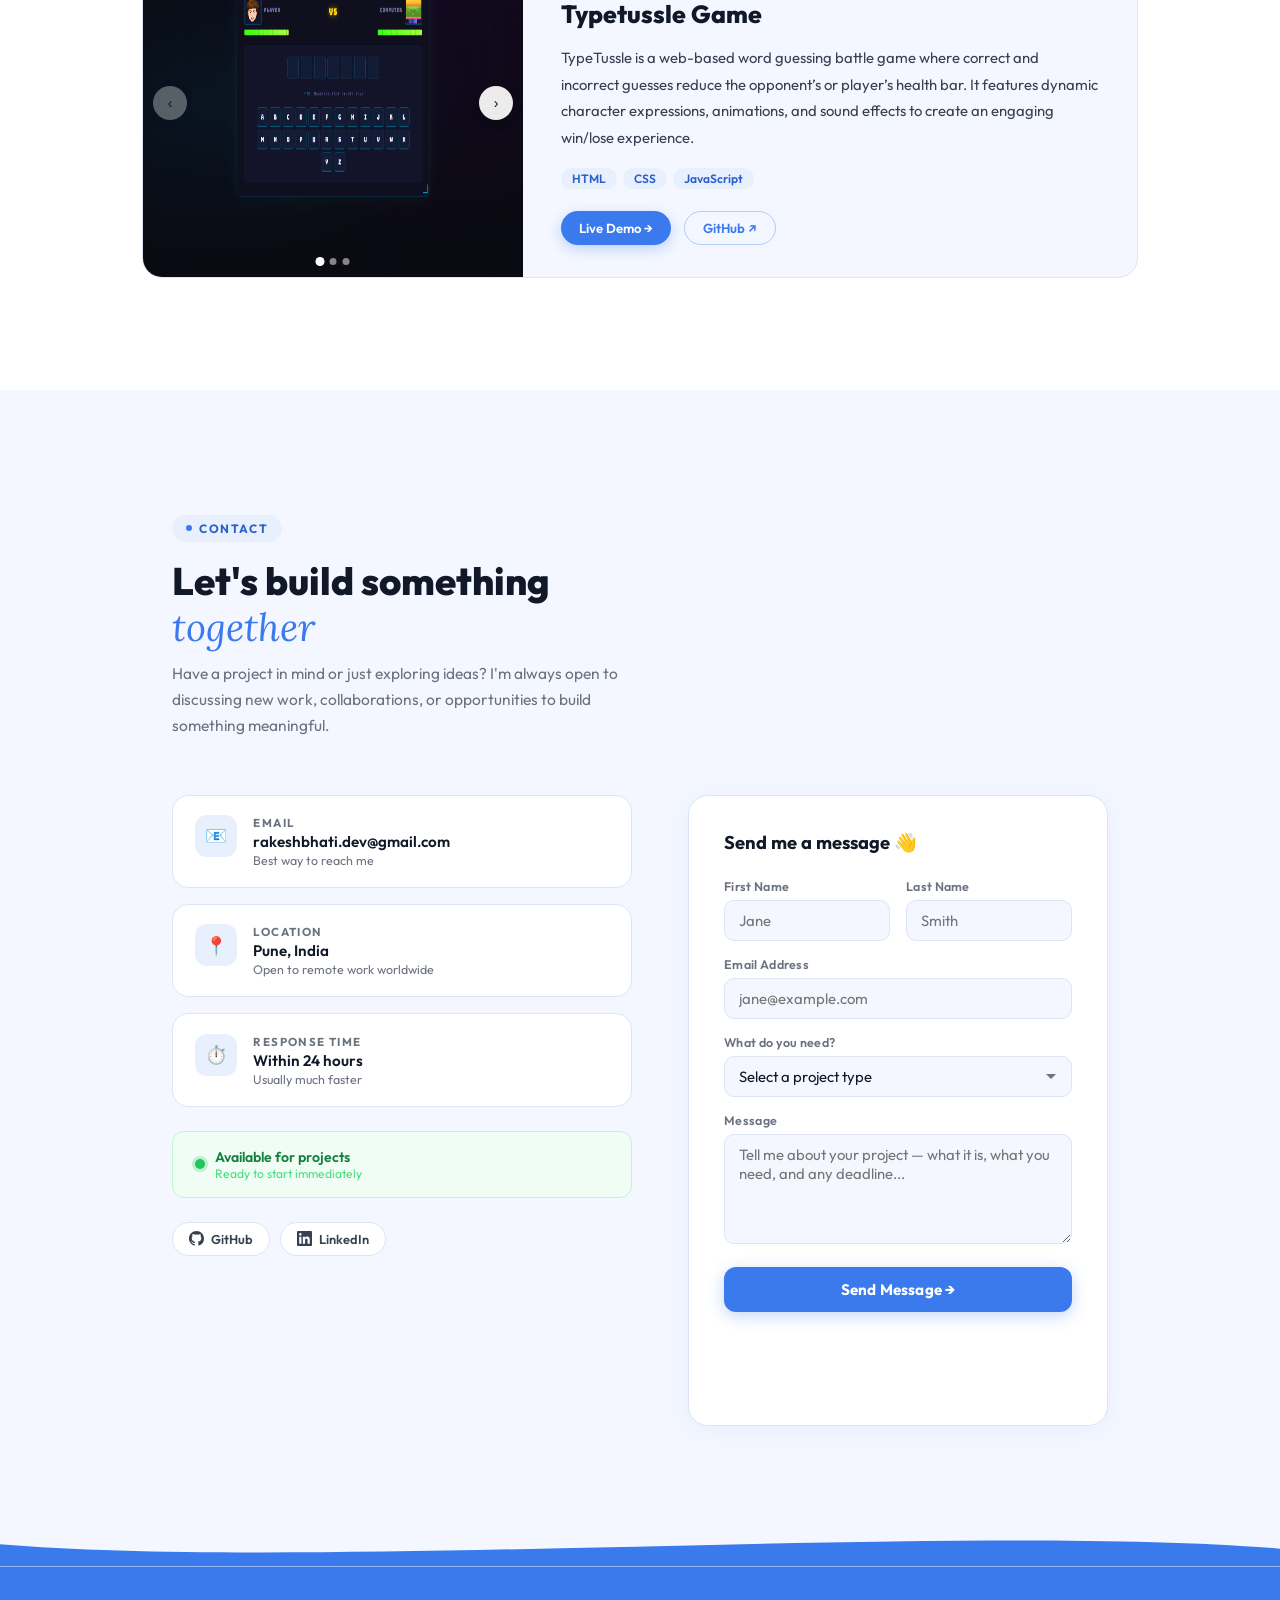
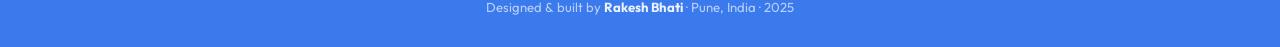
==== commit c6b2a4e9: "Change the project screenshots." ====
--- a/index.html
+++ b/index.html
@@ -8,7 +8,11 @@
     <link
         href="https://fonts.googleapis.com/css2?family=Outfit:wght@400;500;600;700;800&family=Lora:ital,wght@0,400;1,400&display=swap"
         rel="stylesheet" />
-    <link rel="stylesheet" href="style.css">
+    <link rel="stylesheet" href="./css/style.css">
+    <link rel="stylesheet" href="./css/navbar.css">
+    <link rel="stylesheet" href="./css/about.css">
+    <link rel="stylesheet" href="./css/project.css">
+    <link rel="stylesheet" href="./css/form.css">
     <link rel="shortcut icon" href="./assets/favicon.png" type="image/x-icon">
 </head>
 
@@ -160,11 +164,6 @@
                                     <img src="/assets/project images/typetussle-3.png" alt="">
                                 </div>
                             </div>
-                            <div class="slide">
-                                <div class="slide-placeholder">
-                                    <img src="/assets/project images/typetussle-4.png" alt="">
-                                </div>
-                            </div>
                         </div>
                         <button class="gallery-arrow prev" data-gallery="0" data-dir="-1"
                             aria-label="Previous">‹</button>
@@ -178,9 +177,7 @@
                     </div>
                 </div>
             </div>
-
-            <!-- ── PROJECT 3 ── -->
-        </div><!-- /projects-inner -->
+        </div>
     </section>
 
 
@@ -339,7 +336,10 @@
         <p>Designed &amp; built by <strong>Rakesh Bhati</strong> · Pune, India · 2025</p>
     </footer>
 
-    <script src="script.js"></script>
+    <script src="./js/script.js"></script>
+    <script src="./js/hamburger.js"></script>
+    <script src="./js/gallery.js"></script>
+    <script src="./js/form-validation.js"></script>
 </body>
 
 </html>
--- a/css/style.css
+++ b/css/style.css
@@ -0,0 +1,231 @@
+        *,
+        *::before,
+        *::after {
+            margin: 0;
+            padding: 0;
+            box-sizing: border-box;
+        }
+
+        :root {
+            --blue: #3b7aed;
+            --blue-dark: #2a5fcc;
+            --blue-light: #e8f0fd;
+            --text-dark: #111827;
+            --text-mid: #374151;
+            --text-muted: #6b7280;
+            --bg: #f4f7ff;
+        }
+
+        html {
+            scroll-behavior: smooth;
+        }
+
+        body {
+            font-family: 'Outfit', sans-serif;
+            background: var(--bg);
+            color: var(--text-dark);
+            min-height: 100vh;
+        }
+
+        /* ══════════════════════════════
+       NAVBAR
+    ══════════════════════════════ */
+
+
+
+
+        /* ══════════════════════════════
+       SHARED UTILITIES
+    ══════════════════════════════ */
+        .section-pill {
+            display: inline-flex;
+            align-items: center;
+            gap: 7px;
+            background: var(--blue-light);
+            color: var(--blue-dark);
+            font-size: 0.75rem;
+            font-weight: 700;
+            letter-spacing: 1.6px;
+            text-transform: uppercase;
+            padding: 6px 14px;
+            border-radius: 50px;
+            margin-bottom: 1rem;
+        }
+
+        .section-pill-dot {
+            width: 6px;
+            height: 6px;
+            background: var(--blue);
+            border-radius: 50%;
+        }
+
+        .reveal {
+            opacity: 0;
+            transform: translateY(22px);
+            transition: opacity .6s ease, transform .6s ease;
+        }
+
+        .reveal.visible {
+            opacity: 1;
+            transform: translateY(0);
+        }
+
+        /* ══════════════════════════════
+       ABOUT SECTION (unchanged)
+    ══════════════════════════════ */
+
+        /* ══════════════════════════════
+       SECTION DIVIDER WAVE
+    ══════════════════════════════ */
+        .section-wave {
+            width: 100%;
+            overflow: hidden;
+            line-height: 0;
+        }
+
+        .section-wave svg {
+            display: block;
+            width: 100%;
+        }
+
+        /* ══════════════════════════════
+       PROJECTS SECTION
+    ══════════════════════════════ */
+
+
+        /* ══════════════════════════════
+       RESPONSIVE
+    ══════════════════════════════ */
+        @media (max-width: 860px) {
+
+            .card-body,
+            .project-card:nth-child(even) .card-body {
+                grid-template-columns: 1fr;
+            }
+
+            .project-card:nth-child(even) .card-info {
+                order: 1;
+            }
+
+            .project-card:nth-child(even) .card-gallery {
+                order: 2;
+            }
+
+            .card-gallery {
+                min-height: 240px;
+            }
+
+            .card-info {
+                padding: 1.8rem;
+            }
+        }
+
+        @media (max-width: 640px) {
+            .projects-title {
+                font-size: 1.9rem;
+            }
+
+            .card-title {
+                font-size: 1.3rem;
+            }
+
+            .about-grid {
+                grid-template-columns: 1fr;
+                gap: 2.5rem;
+                text-align: center;
+            }
+
+            .avatar-col {
+                margin: 0 auto;
+            }
+
+            .bio-quote {
+                border-left: none;
+                border-top: 3px solid var(--blue);
+                padding-left: 0;
+                padding-top: 1rem;
+            }
+
+            .skill-tags {
+                justify-content: center;
+            }
+
+            .btn-outline {
+                align-self: center;
+            }
+
+            .about-heading {
+                font-size: 2rem;
+            }
+
+            .nav-links {
+                display: none;
+            }
+
+            .hamburger {
+                display: flex;
+            }
+
+            .avatar-ring,
+            .avatar-circle {
+                width: 180px;
+                height: 180px;
+            }
+        }
+
+        /* wave from projects into contact */
+
+
+        /* ── FOOTER ── */
+        .footer {
+            background: var(--blue);
+            padding: 2rem;
+            text-align: center;
+        }
+
+        .footer p {
+            color: rgba(255, 255, 255, 0.65);
+            font-size: 0.82rem;
+            font-weight: 400;
+        }
+
+        .footer strong {
+            color: rgba(255, 255, 255, 0.9);
+        }
+
+        /* footer wave */
+        .footer-wave {
+            width: 100%;
+            overflow: hidden;
+            line-height: 0;
+        }
+
+        .footer-wave svg {
+            display: block;
+            width: 100%;
+        }
+
+        /* ── responsive ── */
+        @media (max-width: 860px) {
+            .contact-grid {
+                grid-template-columns: 1fr;
+            }
+
+            .contact-form-wrap {
+                order: -1;
+            }
+        }
+
+        @media (max-width: 560px) {
+            .contact-title {
+                font-size: 1.9rem;
+            }
+
+            .form-row {
+                grid-template-columns: 1fr;
+            }
+
+            .contact-form-wrap {
+                padding: 1.6rem;
+            }
+        }
--- a/css/navbar.css
+++ b/css/navbar.css
@@ -0,0 +1,152 @@
+ .nav-wrapper {
+     position: relative;
+     width: 100%;
+     z-index: 100;
+ }
+
+ nav {
+     background: var(--blue);
+     padding: 0 2.5rem;
+     display: flex;
+     align-items: center;
+     justify-content: space-between;
+     height: 68px;
+     position: relative;
+     z-index: 2;
+ }
+
+ .brand {
+     display: flex;
+     align-items: center;
+     gap: 10px;
+     text-decoration: none;
+ }
+
+ .brand-icon {
+     width: 36px;
+     height: 36px;
+     background: #ffffff33;
+     border-radius: 10px;
+     display: flex;
+     align-items: center;
+     justify-content: center;
+     font-weight: 700;
+     font-size: 15px;
+     color: #fff;
+     border: 1.5px solid rgba(255, 255, 255, 0.35);
+ }
+
+ .brand-name {
+     font-size: 1.1rem;
+     font-weight: 600;
+     color: #fff;
+ }
+
+ .nav-links {
+     display: flex;
+     align-items: center;
+     gap: 2rem;
+     list-style: none;
+ }
+
+ .nav-links a {
+     color: rgba(255, 255, 255, 0.88);
+     text-decoration: none;
+     font-size: 0.95rem;
+     font-weight: 500;
+     padding-bottom: 3px;
+     border-bottom: 2px solid transparent;
+     transition: color .25s, border-color .25s;
+ }
+
+ .nav-links a:hover {
+     color: #fff;
+     border-bottom-color: rgba(255, 255, 255, 0.85);
+ }
+
+ .nav-cta {
+     background: rgba(255, 255, 255, 0.18) !important;
+     border: 1.5px solid rgba(255, 255, 255, 0.4) !important;
+     color: #fff !important;
+     font-size: 0.88rem !important;
+     font-weight: 600 !important;
+     padding: 6px 18px !important;
+     border-radius: 50px !important;
+     padding-bottom: 6px !important;
+     border-bottom: 1.5px solid rgba(255, 255, 255, 0.4) !important;
+ }
+
+ .nav-cta:hover {
+     background: rgba(255, 255, 255, 0.28) !important;
+ }
+
+ .hamburger {
+     display: none;
+     flex-direction: column;
+     gap: 5px;
+     cursor: pointer;
+     padding: 6px;
+     border: none;
+     background: transparent;
+ }
+
+ .hamburger span {
+     display: block;
+     width: 24px;
+     height: 2px;
+     background: #fff;
+     border-radius: 2px;
+     transition: transform .3s, opacity .3s;
+ }
+
+ .hamburger.open span:nth-child(1) {
+     transform: translateY(7px) rotate(45deg);
+ }
+
+ .hamburger.open span:nth-child(2) {
+     opacity: 0;
+ }
+
+ .hamburger.open span:nth-child(3) {
+     transform: translateY(-7px) rotate(-45deg);
+ }
+
+ .wave-container {
+     width: 100%;
+     overflow: hidden;
+     line-height: 0;
+     margin-top: -1px;
+ }
+
+ .wave-container svg {
+     display: block;
+     width: 100%;
+ }
+
+ .mobile-menu {
+     display: none;
+     flex-direction: column;
+     background: var(--blue);
+     padding: 0.5rem 0 1.2rem;
+     z-index: 1;
+ }
+
+ .mobile-menu.open {
+     display: flex;
+ }
+
+ .mobile-menu a {
+     color: rgba(255, 255, 255, 0.88);
+     text-decoration: none;
+     font-size: 1rem;
+     font-weight: 500;
+     padding: 0.75rem 2.5rem;
+     border-left: 3px solid transparent;
+     transition: background .2s, border-color .2s;
+ }
+
+ .mobile-menu a:hover {
+     background: rgba(255, 255, 255, 0.1);
+     border-left-color: rgba(255, 255, 255, 0.7);
+     color: #fff;
+ }
--- a/css/about.css
+++ b/css/about.css
@@ -0,0 +1,174 @@
+#about {
+    max-width: 980px;
+    margin: 0 auto;
+    padding: 5rem 2rem 6rem;
+}
+
+.about-grid {
+    display: grid;
+    grid-template-columns: 260px 1fr;
+    gap: 5rem;
+    align-items: center;
+}
+
+.avatar-col {
+    display: flex;
+    flex-direction: column;
+    align-items: center;
+    gap: 1.2rem;
+}
+
+.avatar-ring {
+    position: relative;
+    width: 220px;
+    height: 220px;
+}
+
+.avatar-ring::before {
+    content: '';
+    position: absolute;
+    inset: -9px;
+    border-radius: 50%;
+    border: 2px dashed rgba(59, 122, 237, 0.3);
+    animation: spinRing 20s linear infinite;
+}
+
+@keyframes spinRing {
+    to {
+        transform: rotate(360deg);
+    }
+}
+
+.avatar-circle {
+    width: 220px;
+    height: 220px;
+    border-radius: 50%;
+    overflow: hidden;
+    position: relative;
+    z-index: 1;
+    box-shadow: 0 0 0 4px #fff, 0 0 0 7px rgba(59, 122, 237, 0.25), 0 16px 48px rgba(59, 122, 237, 0.2);
+}
+
+.avatar-circle svg {
+    width: 100%;
+    height: 100%;
+    display: block;
+}
+
+.avatar-name {
+    font-size: 1.08rem;
+    font-weight: 700;
+    color: var(--text-dark);
+    text-align: center;
+}
+
+.avatar-role {
+    font-size: 0.8rem;
+    color: var(--blue);
+    font-weight: 600;
+    text-align: center;
+}
+
+.location-chip {
+    display: inline-flex;
+    align-items: center;
+    gap: 5px;
+    font-size: 0.77rem;
+    color: var(--text-muted);
+    font-weight: 500;
+    background: #fff;
+    border: 1px solid #dde4f5;
+    border-radius: 50px;
+    padding: 4px 12px;
+}
+
+.about-content {
+    display: flex;
+    flex-direction: column;
+    gap: 1.5rem;
+}
+
+.about-heading {
+    font-size: 2.45rem;
+    font-weight: 800;
+    line-height: 1.2;
+    color: var(--text-dark);
+}
+
+.about-heading .italic-word {
+    font-family: 'Lora', serif;
+    font-weight: 400;
+    font-style: italic;
+    color: var(--blue);
+}
+
+.bio-quote {
+    padding-left: 1.2rem;
+    border-left: 3px solid var(--blue);
+}
+
+.bio-quote p {
+    font-size: 1.04rem;
+    line-height: 1.82;
+    color: var(--text-mid);
+}
+
+.bio-body {
+    font-size: 0.96rem;
+    line-height: 1.88;
+    color: var(--text-mid);
+}
+
+.bio-body strong {
+    color: var(--text-dark);
+    font-weight: 600;
+}
+
+.skill-tags {
+    display: flex;
+    flex-wrap: wrap;
+    gap: 8px;
+}
+
+.tag {
+    display: inline-flex;
+    align-items: center;
+    gap: 5px;
+    padding: 5px 13px;
+    background: #fff;
+    color: var(--text-mid);
+    font-size: 0.8rem;
+    font-weight: 600;
+    border-radius: 50px;
+    border: 1px solid #dde4f5;
+    transition: border-color .2s, color .2s, transform .2s;
+}
+
+.tag:hover {
+    border-color: var(--blue);
+    color: var(--blue);
+    transform: translateY(-2px);
+}
+
+.btn-outline {
+    align-self: flex-start;
+    display: inline-flex;
+    align-items: center;
+    gap: 8px;
+    padding: 12px 26px;
+    background: transparent;
+    color: var(--blue);
+    font-family: 'Outfit', sans-serif;
+    font-size: 0.9rem;
+    font-weight: 600;
+    border: 2px solid var(--blue);
+    border-radius: 50px;
+    text-decoration: none;
+    transition: background .25s, color .25s, transform .2s;
+}
+
+.btn-outline:hover {
+    background: var(--blue);
+    color: #fff;
+    transform: translateY(-2px);
+}
--- a/css/project.css
+++ b/css/project.css
@@ -0,0 +1,301 @@
+#projects {
+    background: #fff;
+    padding: 5rem 0 7rem;
+}
+
+.projects-inner {
+    max-width: 1060px;
+    margin: 0 auto;
+    padding: 0 2rem;
+}
+
+.projects-header {
+    margin-bottom: 3.5rem;
+}
+
+.projects-title {
+    font-size: 2.4rem;
+    font-weight: 800;
+    line-height: 1.2;
+    color: var(--text-dark);
+    margin-bottom: 0.6rem;
+}
+
+.projects-title span {
+    font-family: 'Lora', serif;
+    font-style: italic;
+    font-weight: 400;
+    color: var(--blue);
+}
+
+.projects-subtitle {
+    font-size: 0.97rem;
+    color: var(--text-muted);
+    font-weight: 400;
+    max-width: 480px;
+}
+
+/* ── Project card ── */
+.project-card {
+    background: var(--bg);
+    border: 1px solid #dde4f5;
+    border-radius: 20px;
+    overflow: hidden;
+    margin-bottom: 2.5rem;
+    transition: box-shadow .3s, transform .3s;
+}
+
+.project-card:hover {
+    box-shadow: 0 12px 40px rgba(59, 122, 237, 0.12);
+    transform: translateY(-3px);
+}
+
+.project-card:last-child {
+    margin-bottom: 0;
+}
+
+/* inner two-col layout */
+.card-body {
+    display: grid;
+    grid-template-columns: 1fr 380px;
+}
+
+/* flip layout for even cards */
+.project-card:nth-child(even) .card-body {
+    grid-template-columns: 380px 1fr;
+}
+
+.project-card:nth-child(even) .card-info {
+    order: 2;
+}
+
+.project-card:nth-child(even) .card-gallery {
+    order: 1;
+}
+
+/* ── info pane ── */
+.card-info {
+    padding: 2.4rem 2.4rem 2rem;
+    display: flex;
+    flex-direction: column;
+    gap: 1rem;
+    justify-content: center;
+}
+
+.card-number {
+    font-size: 0.72rem;
+    font-weight: 700;
+    letter-spacing: 2px;
+    text-transform: uppercase;
+    color: var(--blue);
+}
+
+.card-title {
+    font-size: 1.55rem;
+    font-weight: 800;
+    color: var(--text-dark);
+    line-height: 1.25;
+}
+
+.card-desc {
+    font-size: 0.93rem;
+    line-height: 1.8;
+    color: var(--text-mid);
+}
+
+.card-tags {
+    display: flex;
+    flex-wrap: wrap;
+    gap: 6px;
+}
+
+.card-tag {
+    font-size: 0.75rem;
+    font-weight: 600;
+    color: var(--blue-dark);
+    background: var(--blue-light);
+    border-radius: 50px;
+    padding: 3px 11px;
+}
+
+.card-links {
+    display: flex;
+    gap: 0.8rem;
+    flex-wrap: wrap;
+    margin-top: 0.4rem;
+}
+
+.link-btn {
+    display: inline-flex;
+    align-items: center;
+    gap: 6px;
+    font-size: 0.82rem;
+    font-weight: 600;
+    padding: 8px 18px;
+    border-radius: 50px;
+    text-decoration: none;
+    transition: transform .2s, box-shadow .2s;
+}
+
+.link-btn:hover {
+    transform: translateY(-2px);
+}
+
+.link-btn-primary {
+    background: var(--blue);
+    color: #fff;
+    box-shadow: 0 4px 14px rgba(59, 122, 237, 0.3);
+}
+
+.link-btn-primary:hover {
+    box-shadow: 0 6px 20px rgba(59, 122, 237, 0.45);
+}
+
+.link-btn-ghost {
+    background: transparent;
+    color: var(--blue);
+    border: 1.5px solid rgba(59, 122, 237, 0.35);
+}
+
+.link-btn-ghost:hover {
+    border-color: var(--blue);
+    background: var(--blue-light);
+}
+
+/* ── gallery pane (carousel) ── */
+.card-gallery {
+    position: relative;
+    background: #e8edf8;
+    overflow: hidden;
+    min-height: 300px;
+}
+
+/* slides container */
+.slides {
+    display: flex;
+    height: 100%;
+    transition: transform 0.45s cubic-bezier(0.4, 0, 0.2, 1);
+}
+
+.slide {
+    min-width: 100%;
+    height: 100%;
+    display: flex;
+    align-items: center;
+    justify-content: center;
+    position: relative;
+    overflow: hidden;
+}
+
+/* placeholder slide uses SVG mockup */
+.slide-placeholder {
+    width: 100%;
+    height: 100%;
+    display: flex;
+    align-items: center;
+    justify-content: center;
+}
+
+.slide-placeholder svg {
+    width: 100%;
+    height: 100%;
+}
+
+.slide-placeholder img {
+    width: 100%;
+    height: 100%;
+}
+
+/* prev / next arrows */
+.gallery-arrow {
+    position: absolute;
+    top: 50%;
+    transform: translateY(-50%);
+    z-index: 10;
+    width: 34px;
+    height: 34px;
+    background: rgba(255, 255, 255, 0.92);
+    border: none;
+    border-radius: 50%;
+    cursor: pointer;
+    display: flex;
+    align-items: center;
+    justify-content: center;
+    box-shadow: 0 2px 10px rgba(0, 0, 0, 0.15);
+    transition: background .2s, transform .2s;
+    font-size: 14px;
+    color: var(--text-dark);
+}
+
+.gallery-arrow:hover {
+    background: #fff;
+    transform: translateY(-50%) scale(1.08);
+}
+
+.gallery-arrow.prev {
+    left: 10px;
+}
+
+.gallery-arrow.next {
+    right: 10px;
+}
+
+.gallery-arrow:disabled {
+    opacity: 0.35;
+    cursor: default;
+}
+
+/* dot indicators */
+.gallery-dots {
+    position: absolute;
+    bottom: 12px;
+    left: 50%;
+    transform: translateX(-50%);
+    display: flex;
+    gap: 6px;
+    z-index: 10;
+}
+
+.dot {
+    width: 7px;
+    height: 7px;
+    border-radius: 50%;
+    background: rgba(255, 255, 255, 0.5);
+    border: none;
+    cursor: pointer;
+    padding: 0;
+    transition: background .25s, transform .25s;
+}
+
+.dot.active {
+    background: #fff;
+    transform: scale(1.3);
+}
+
+/* image count badge */
+.img-count-badge {
+    position: absolute;
+    top: 12px;
+    right: 12px;
+    background: rgba(0, 0, 0, 0.45);
+    color: #fff;
+    font-size: 0.7rem;
+    font-weight: 600;
+    padding: 3px 9px;
+    border-radius: 50px;
+    z-index: 10;
+    letter-spacing: 0.5px;
+}
+
+/* ── bottom wave into next section ── */
+.projects-wave {
+    width: 100%;
+    overflow: hidden;
+    line-height: 0;
+    background: #fff;
+}
+
+.projects-wave svg {
+    display: block;
+    width: 100%;
+}
--- a/css/form.css
+++ b/css/form.css
@@ -0,0 +1,337 @@
+.contact-wave-top {
+    width: 100%;
+    overflow: hidden;
+    line-height: 0;
+    background: var(--bg);
+}
+
+.contact-wave-top svg {
+    display: block;
+    width: 100%;
+}
+
+#contact {
+    background: var(--bg);
+    padding: 5rem 0 0;
+}
+
+.contact-inner {
+    max-width: 1000px;
+    margin: 0 auto;
+    padding: 0 2rem 6rem;
+}
+
+/* header */
+.contact-header {
+    margin-bottom: 3.5rem;
+}
+
+.contact-title {
+    font-size: 2.4rem;
+    font-weight: 800;
+    color: var(--text-dark);
+    line-height: 1.2;
+    margin-bottom: 0.6rem;
+}
+
+.contact-title span {
+    font-family: 'Lora', serif;
+    font-style: italic;
+    font-weight: 400;
+    color: var(--blue);
+}
+
+.contact-subtitle {
+    font-size: 0.97rem;
+    color: var(--text-muted);
+    max-width: 460px;
+    line-height: 1.7;
+}
+
+/* two-col grid */
+.contact-grid {
+    display: grid;
+    grid-template-columns: 1fr 420px;
+    gap: 3.5rem;
+    align-items: start;
+}
+
+/* ── LEFT: info cards ── */
+.contact-info {
+    display: flex;
+    flex-direction: column;
+    gap: 1rem;
+}
+
+.info-card {
+    display: flex;
+    align-items: flex-start;
+    gap: 1rem;
+    background: #fff;
+    border: 1px solid #dde4f5;
+    border-radius: 16px;
+    padding: 1.2rem 1.4rem;
+    transition: box-shadow .25s, transform .25s;
+    text-decoration: none;
+    color: inherit;
+}
+
+.info-card:hover {
+    box-shadow: 0 6px 24px rgba(59, 122, 237, 0.1);
+    transform: translateY(-2px);
+}
+
+.info-icon {
+    width: 42px;
+    height: 42px;
+    border-radius: 12px;
+    background: var(--blue-light);
+    display: flex;
+    align-items: center;
+    justify-content: center;
+    font-size: 18px;
+    flex-shrink: 0;
+}
+
+.info-text {
+    display: flex;
+    flex-direction: column;
+    gap: 2px;
+}
+
+.info-label {
+    font-size: 0.72rem;
+    font-weight: 700;
+    letter-spacing: 1.4px;
+    text-transform: uppercase;
+    color: var(--text-muted);
+}
+
+.info-value {
+    font-size: 0.95rem;
+    font-weight: 600;
+    color: var(--text-dark);
+}
+
+.info-note {
+    font-size: 0.78rem;
+    color: var(--text-muted);
+}
+
+/* availability badge */
+.availability {
+    display: flex;
+    align-items: center;
+    gap: 10px;
+    background: #f0fdf4;
+    border: 1px solid #bbf7d0;
+    border-radius: 12px;
+    padding: 1rem 1.4rem;
+    margin-top: 0.5rem;
+}
+
+.avail-dot {
+    width: 10px;
+    height: 10px;
+    background: #22c55e;
+    border-radius: 50%;
+    flex-shrink: 0;
+    box-shadow: 0 0 0 3px rgba(34, 197, 94, 0.25);
+    animation: pulse 2s ease-in-out infinite;
+}
+
+@keyframes pulse {
+
+    0%,
+    100% {
+        box-shadow: 0 0 0 3px rgba(34, 197, 94, 0.25);
+    }
+
+    50% {
+        box-shadow: 0 0 0 6px rgba(34, 197, 94, 0.1);
+    }
+}
+
+.avail-text {
+    font-size: 0.88rem;
+    font-weight: 600;
+    color: #15803d;
+}
+
+.avail-sub {
+    font-size: 0.76rem;
+    color: #4ade80;
+    font-weight: 400;
+}
+
+/* social row */
+.social-row {
+    display: flex;
+    gap: 0.65rem;
+    margin-top: 0.5rem;
+    flex-wrap: wrap;
+}
+
+.social-btn {
+    display: inline-flex;
+    align-items: center;
+    gap: 7px;
+    padding: 8px 16px;
+    background: #fff;
+    border: 1.5px solid #dde4f5;
+    border-radius: 50px;
+    font-size: 0.8rem;
+    font-weight: 600;
+    color: var(--text-mid);
+    text-decoration: none;
+    transition: border-color .2s, color .2s, transform .2s;
+}
+
+.social-btn:hover {
+    border-color: var(--blue);
+    color: var(--blue);
+    transform: translateY(-2px);
+}
+
+.social-btn svg {
+    width: 15px;
+    height: 15px;
+    fill: currentColor;
+}
+
+/* ── RIGHT: form ── */
+.contact-form-wrap {
+    background: #fff;
+    border: 1px solid #dde4f5;
+    border-radius: 20px;
+    padding: 2.2rem;
+    box-shadow: 0 4px 24px rgba(59, 122, 237, 0.07);
+}
+
+.form-heading {
+    font-size: 1.15rem;
+    font-weight: 700;
+    color: var(--text-dark);
+    margin-bottom: 1.6rem;
+}
+
+.form-row {
+    display: grid;
+    grid-template-columns: 1fr 1fr;
+    gap: 1rem;
+}
+
+.form-group {
+    display: flex;
+    flex-direction: column;
+    gap: 6px;
+    margin-bottom: 1rem;
+}
+
+.form-group label {
+    font-size: 0.78rem;
+    font-weight: 600;
+    color: var(--text-muted);
+    letter-spacing: 0.3px;
+}
+
+.form-group input,
+.form-group textarea,
+.form-group select {
+    font-family: 'Outfit', sans-serif;
+    font-size: 0.93rem;
+    color: var(--text-dark);
+    background: var(--bg);
+    border: 1.5px solid #dde4f5;
+    border-radius: 10px;
+    padding: 10px 14px;
+    outline: none;
+    transition: border-color .2s, box-shadow .2s;
+    width: 100%;
+}
+
+.form-group input:focus,
+.form-group textarea:focus,
+.form-group select:focus {
+    border-color: var(--blue);
+    box-shadow: 0 0 0 3px rgba(59, 122, 237, 0.12);
+    background: #fff;
+}
+
+.form-group textarea {
+    resize: vertical;
+    min-height: 110px;
+}
+
+.form-group select {
+    cursor: pointer;
+    appearance: none;
+    background-image: url("data:image/svg+xml,%3Csvg xmlns='http://www.w3.org/2000/svg' width='12' height='12' viewBox='0 0 12 12'%3E%3Cpath fill='%236b7280' d='M6 8L1 3h10z'/%3E%3C/svg%3E");
+    background-repeat: no-repeat;
+    background-position: right 14px center;
+    padding-right: 36px;
+}
+
+.form-submit {
+    width: 100%;
+    padding: 13px;
+    background: var(--blue);
+    color: #fff;
+    font-family: 'Outfit', sans-serif;
+    font-size: 0.95rem;
+    font-weight: 700;
+    border: none;
+    border-radius: 12px;
+    cursor: pointer;
+    transition: background .25s, transform .2s, box-shadow .25s;
+    box-shadow: 0 4px 16px rgba(59, 122, 237, 0.3);
+    letter-spacing: 0.2px;
+    margin-top: 0.4rem;
+}
+
+.form-submit:hover {
+    background: var(--blue-dark);
+    transform: translateY(-2px);
+    box-shadow: 0 8px 24px rgba(59, 122, 237, 0.4);
+}
+
+.form-submit:disabled {
+    opacity: 0.7;
+    cursor: not-allowed;
+    transform: none;
+}
+
+/* success message */
+.form-success {
+    display: flex;
+    align-items: center;
+    gap: 10px;
+    background: #f0fdf4;
+    border: 1px solid #bbf7d0;
+    border-radius: 10px;
+    padding: 12px 16px;
+    font-size: 0.88rem;
+    font-weight: 600;
+    color: #15803d;
+    margin-top: 1rem;
+    opacity: 0;
+    transform: translateY(6px);
+    transition: opacity .35s, transform .35s;
+    pointer-events: none;
+}
+
+.form-success.show {
+    opacity: 1;
+    transform: translateY(0);
+}
+
+.error {
+    border-color: #ef4444;
+}
+
+.error-text {
+    color: #ef4444;
+    font-size: 0.75rem;
+    margin-top: 4px;
+    display: block;
+}
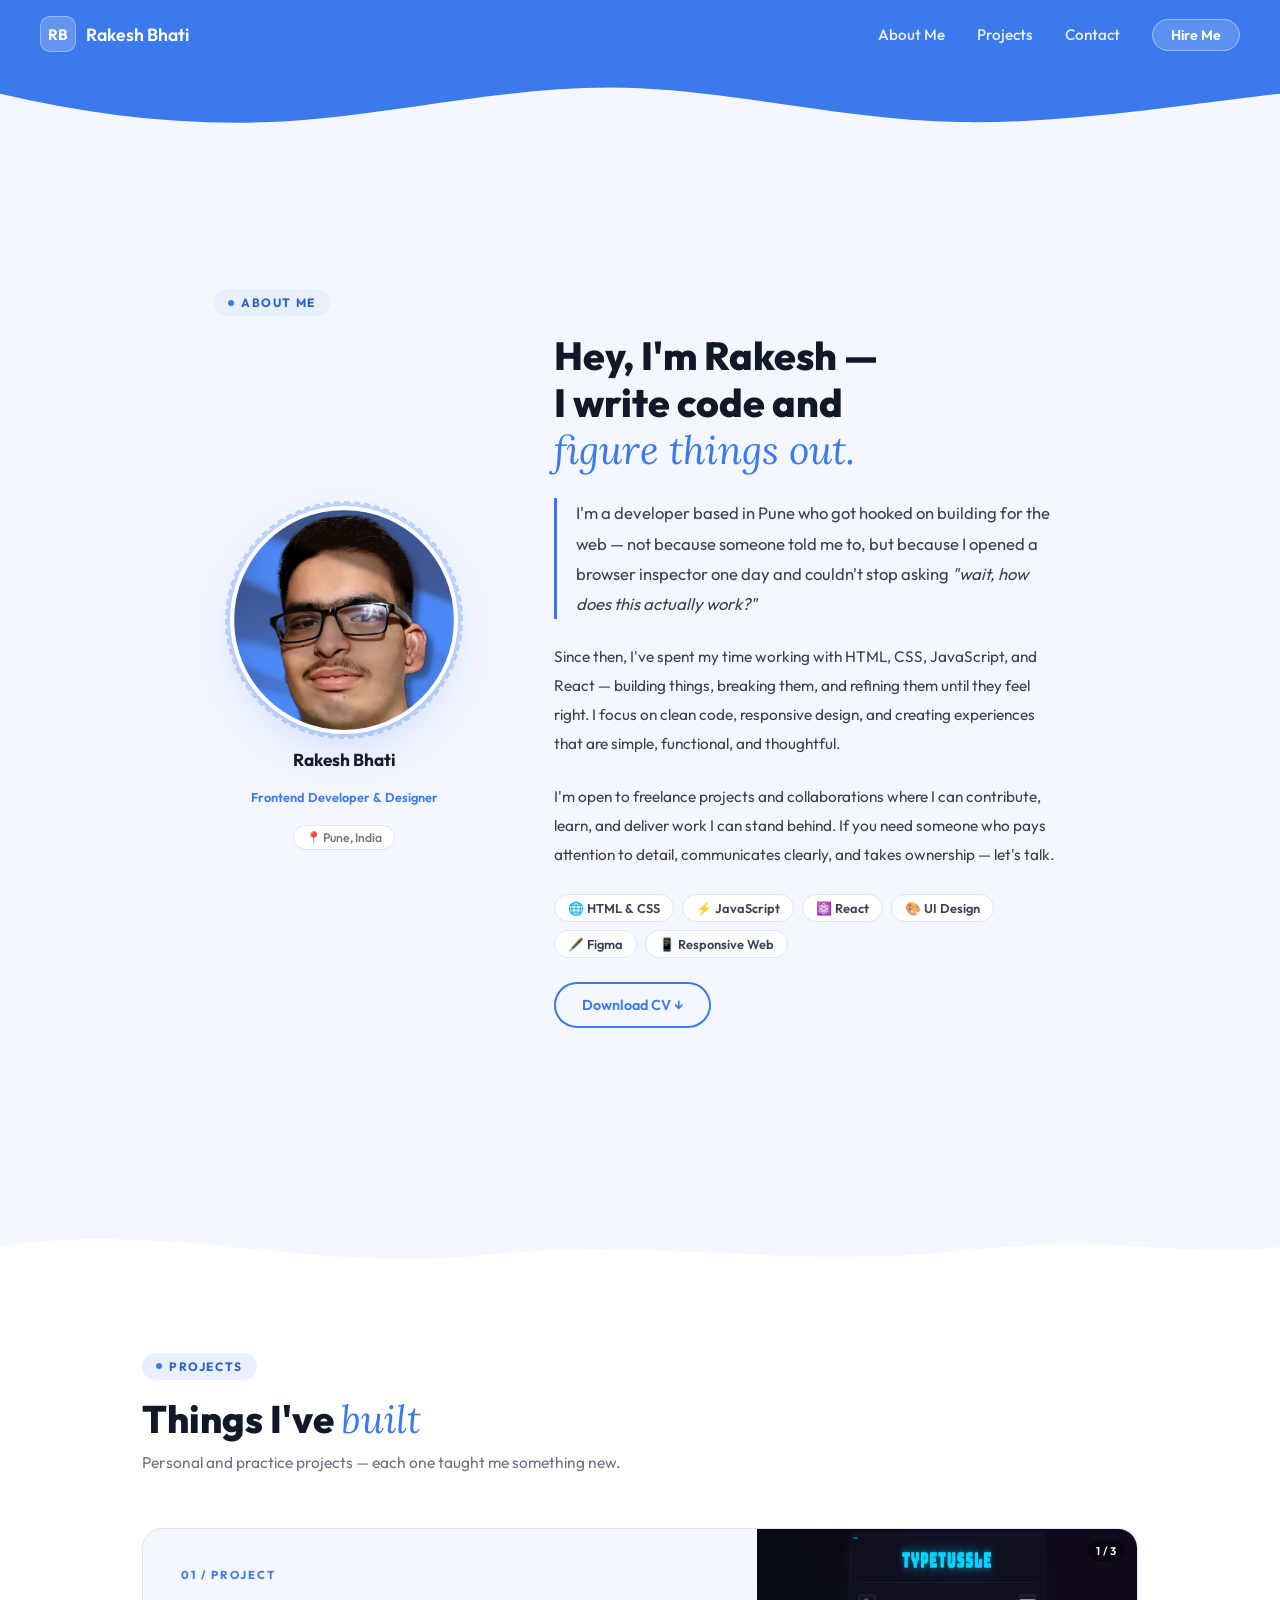
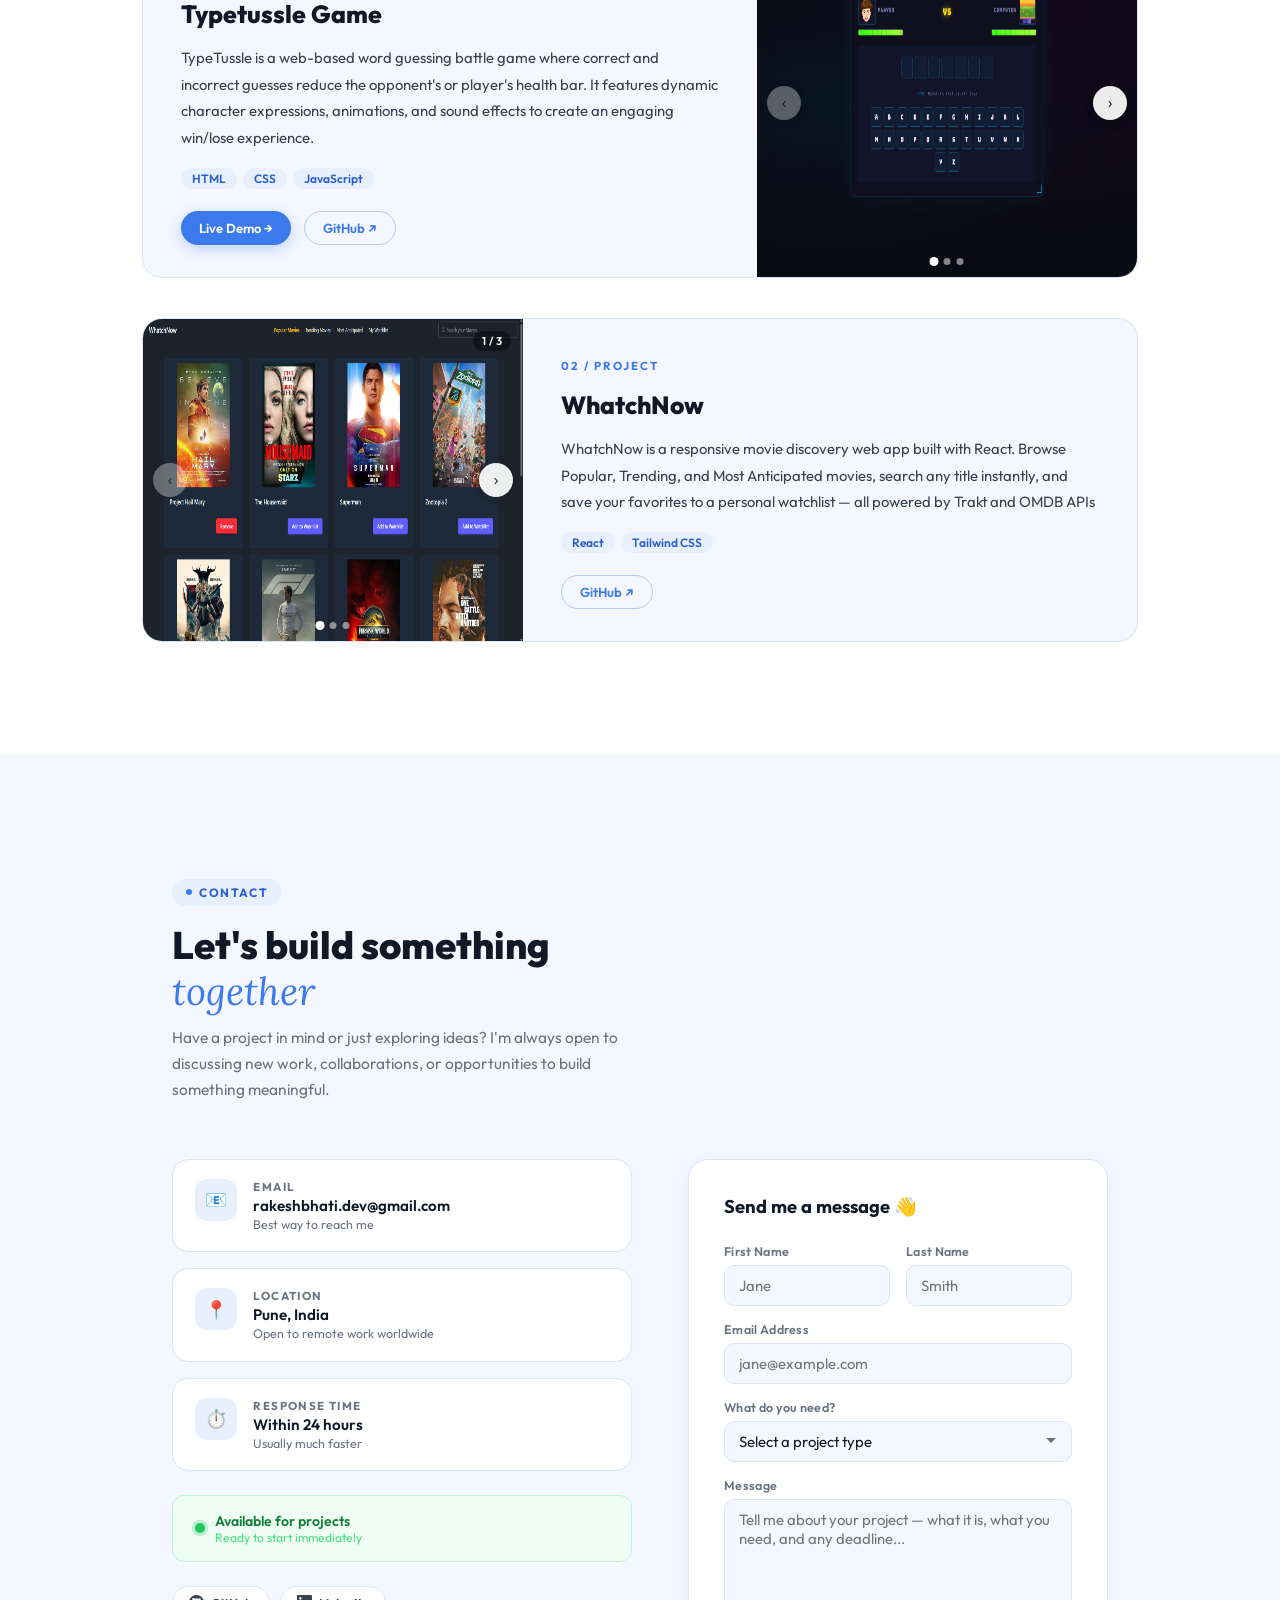
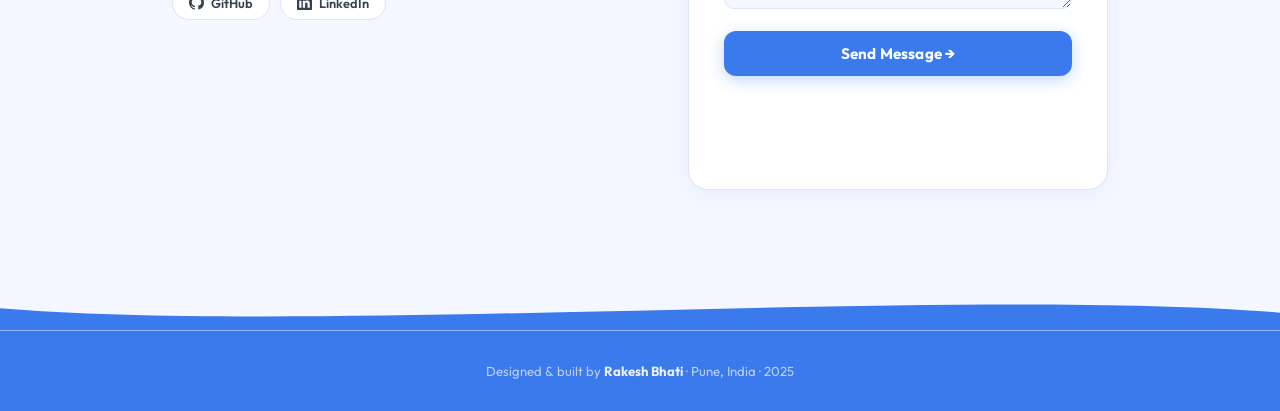
==== commit 8362df00: "Fix project section" ====
--- a/index.html
+++ b/index.html
@@ -4,16 +4,30 @@
 <head>
     <meta charset="UTF-8" />
     <meta name="viewport" content="width=device-width, initial-scale=1.0" />
-    <title>Rakesh Bhati Portfolio</title>
+    <title>Rakesh Bhati|Portfolio</title>
     <link
         href="https://fonts.googleapis.com/css2?family=Outfit:wght@400;500;600;700;800&family=Lora:ital,wght@0,400;1,400&display=swap"
         rel="stylesheet" />
-    <link rel="stylesheet" href="./css/style.css">
     <link rel="stylesheet" href="./css/navbar.css">
     <link rel="stylesheet" href="./css/about.css">
     <link rel="stylesheet" href="./css/project.css">
     <link rel="stylesheet" href="./css/form.css">
+    <link rel="stylesheet" href="./css/style.css">
     <link rel="shortcut icon" href="./assets/favicon.png" type="image/x-icon">
+
+    <meta name="description"
+    content="Rakesh Bhati is a frontend developer specializing in responsive websites, JavaScript, React, and modern UI design." />
+
+<meta name="keywords"
+    content="Rakesh Bhati, frontend developer, web developer, React developer, portfolio website, freelance developer" />
+
+<meta name="author" content="Rakesh Bhati" />
+<meta property="og:title" content="Rakesh Bhati Portfolio" />
+<meta property="og:description"
+    content="Frontend Developer specializing in responsive and modern web experiences." />
+<meta property="og:type" content="website" />
+<meta property="og:url" content="https://rakeshbhati.netlify.app/" />
+<meta property="og:image" content="https://rakeshbhati.netlify.app/assets/profile-pic.png" />
 </head>
 
 <body>
@@ -111,74 +125,19 @@
     </div>
 
     <!-- ══════════ PROJECTS ══════════ -->
-    <section id="projects">
-        <div class="projects-inner">
-
-            <div class="projects-header reveal">
-                <div class="section-pill" style="margin-bottom:1rem;"><span class="section-pill-dot"></span>Projects
-                </div>
-                <h2 class="projects-title">Things I've <span>built</span></h2>
-                <p class="projects-subtitle">Personal and practice projects — each one taught me something new.</p>
-            </div>
-
-            <!-- ── PROJECT 1 ── -->
-            <div class="project-card reveal" style="transition-delay:.1s;">
-                <div class="card-body">
-                    <div class="card-info">
-                        <div class="card-number">01 / Project</div>
-                        <div class="card-title">Typetussle Game</div>
-                        <p class="card-desc">
-                            TypeTussle is a web-based word guessing battle game where correct and incorrect guesses
-                            reduce the opponent’s or player’s health bar.
-                            It features dynamic character expressions, animations, and sound effects to create an
-                            engaging win/lose experience.
-                        </p>
-                        <div class="card-tags">
-                            <span class="card-tag">HTML</span>
-                            <span class="card-tag">CSS</span>
-                            <span class="card-tag">JavaScript</span>
-                        </div>
-                        <div class="card-links">
-                            <a href="https://typetussle.netlify.app/" target="_blank"
-                                class="link-btn link-btn-primary">Live Demo →</a>
-                            <a href="https://github.com/rakeshbhati-dev/TypeTussle" target="_blank" class="link-btn link-btn-ghost">GitHub ↗</a>
-                        </div>
-                    </div>
-                    <div class="card-gallery" data-gallery="0">
-                        <div class="slides" id="slides-0">
-                            <!-- Slide 1 -->
-                            <div class="slide">
-                                <div class="slide-placeholder">
-                                    <img src="/assets/project images/typetussle-1.png" alt="">
-                                </div>
-                            </div>
-                            <!-- Slide 2 -->
-                            <div class="slide">
-                                <div class="slide-placeholder">
-                                    <img src="/assets/project images/typetussle-2.png" alt="">
-                                </div>
-                            </div>
-                            <!-- Slide 3 -->
-                            <div class="slide">
-                                <div class="slide-placeholder">
-                                    <img src="/assets/project images/typetussle-3.png" alt="">
-                                </div>
-                            </div>
-                        </div>
-                        <button class="gallery-arrow prev" data-gallery="0" data-dir="-1"
-                            aria-label="Previous">‹</button>
-                        <button class="gallery-arrow next" data-gallery="0" data-dir="1" aria-label="Next">›</button>
-                        <div class="gallery-dots" id="dots-0">
-                            <button class="dot active" data-gallery="0" data-index="0"></button>
-                            <button class="dot" data-gallery="0" data-index="1"></button>
-                            <button class="dot" data-gallery="0" data-index="2"></button>
-                        </div>
-                        <div class="img-count-badge" id="badge-0">1 / 3</div>
-                    </div>
-                </div>
-            </div>
-        </div>
-    </section>
+<section id="projects">
+  <div class="projects-inner">
+
+    <div class="projects-header reveal">
+      <div class="section-pill" style="margin-bottom:1rem;"><span class="section-pill-dot"></span>Projects</div>
+      <h2 class="projects-title">Things I've <span>built</span></h2>
+      <p class="projects-subtitle">Personal and practice projects — each one taught me something new.</p>
+    </div>
+
+    <!-- Cards are injected here by projects.js -->
+    <div id="projects-container"></div>
+  </div>
+</section>
 
 
 
@@ -335,11 +294,12 @@
     <footer class="footer">
         <p>Designed &amp; built by <strong>Rakesh Bhati</strong> · Pune, India · 2025</p>
     </footer>
-
+    <script src="./js/hamburger.js"></script>
     <script src="./js/script.js"></script>
-    <script src="./js/hamburger.js"></script>
     <script src="./js/gallery.js"></script>
+    <script src="./js/projects.js"></script>
     <script src="./js/form-validation.js"></script>
+    
 </body>
 
 </html>
--- a/css/navbar.css
+++ b/css/navbar.css
@@ -149,4 +149,14 @@
      background: rgba(255, 255, 255, 0.1);
      border-left-color: rgba(255, 255, 255, 0.7);
      color: #fff;
- }+ }
+
+ @media (max-width: 640px) {
+    .nav-links {
+        display: none;
+    }
+
+    .hamburger {
+        display: flex;
+    }
+}
--- a/css/project.css
+++ b/css/project.css
@@ -298,4 +298,37 @@
 .projects-wave svg {
     display: block;
     width: 100%;
-}+}
+@media (max-width: 860px) {
+
+            .card-body,
+            .project-card:nth-child(even) .card-body {
+                grid-template-columns: 1fr;
+            }
+
+            .project-card:nth-child(even) .card-info {
+                order: 1;
+            }
+
+            .project-card:nth-child(even) .card-gallery {
+                order: 2;
+            }
+
+            .card-gallery {
+                min-height: 240px;
+            }
+
+            .card-info {
+                padding: 1.8rem;
+            }
+        }
+
+        @media (max-width: 640px) {
+            .projects-title {
+                font-size: 1.9rem;
+            }
+
+            .card-title {
+                font-size: 1.3rem;
+            }
+        }
--- a/css/form.css
+++ b/css/form.css
@@ -334,4 +334,29 @@
     font-size: 0.75rem;
     margin-top: 4px;
     display: block;
-}+}
+
+/* ── responsive ── */
+        @media (max-width: 860px) {
+            .contact-grid {
+                grid-template-columns: 1fr;
+            }
+
+            .contact-form-wrap {
+                order: -1;
+            }
+        }
+
+        @media (max-width: 560px) {
+            .contact-title {
+                font-size: 1.9rem;
+            }
+
+            .form-row {
+                grid-template-columns: 1fr;
+            }
+
+            .contact-form-wrap {
+                padding: 1.6rem;
+            }
+        }
--- a/css/style.css
+++ b/css/style.css
@@ -96,39 +96,9 @@
         /* ══════════════════════════════
        RESPONSIVE
     ══════════════════════════════ */
-        @media (max-width: 860px) {
-
-            .card-body,
-            .project-card:nth-child(even) .card-body {
-                grid-template-columns: 1fr;
-            }
-
-            .project-card:nth-child(even) .card-info {
-                order: 1;
-            }
-
-            .project-card:nth-child(even) .card-gallery {
-                order: 2;
-            }
-
-            .card-gallery {
-                min-height: 240px;
-            }
-
-            .card-info {
-                padding: 1.8rem;
-            }
-        }
+        
 
         @media (max-width: 640px) {
-            .projects-title {
-                font-size: 1.9rem;
-            }
-
-            .card-title {
-                font-size: 1.3rem;
-            }
-
             .about-grid {
                 grid-template-columns: 1fr;
                 gap: 2.5rem;
@@ -156,14 +126,6 @@
 
             .about-heading {
                 font-size: 2rem;
-            }
-
-            .nav-links {
-                display: none;
-            }
-
-            .hamburger {
-                display: flex;
             }
 
             .avatar-ring,
@@ -205,27 +167,4 @@
             width: 100%;
         }
 
-        /* ── responsive ── */
-        @media (max-width: 860px) {
-            .contact-grid {
-                grid-template-columns: 1fr;
-            }
-
-            .contact-form-wrap {
-                order: -1;
-            }
-        }
-
-        @media (max-width: 560px) {
-            .contact-title {
-                font-size: 1.9rem;
-            }
-
-            .form-row {
-                grid-template-columns: 1fr;
-            }
-
-            .contact-form-wrap {
-                padding: 1.6rem;
-            }
-        }+        
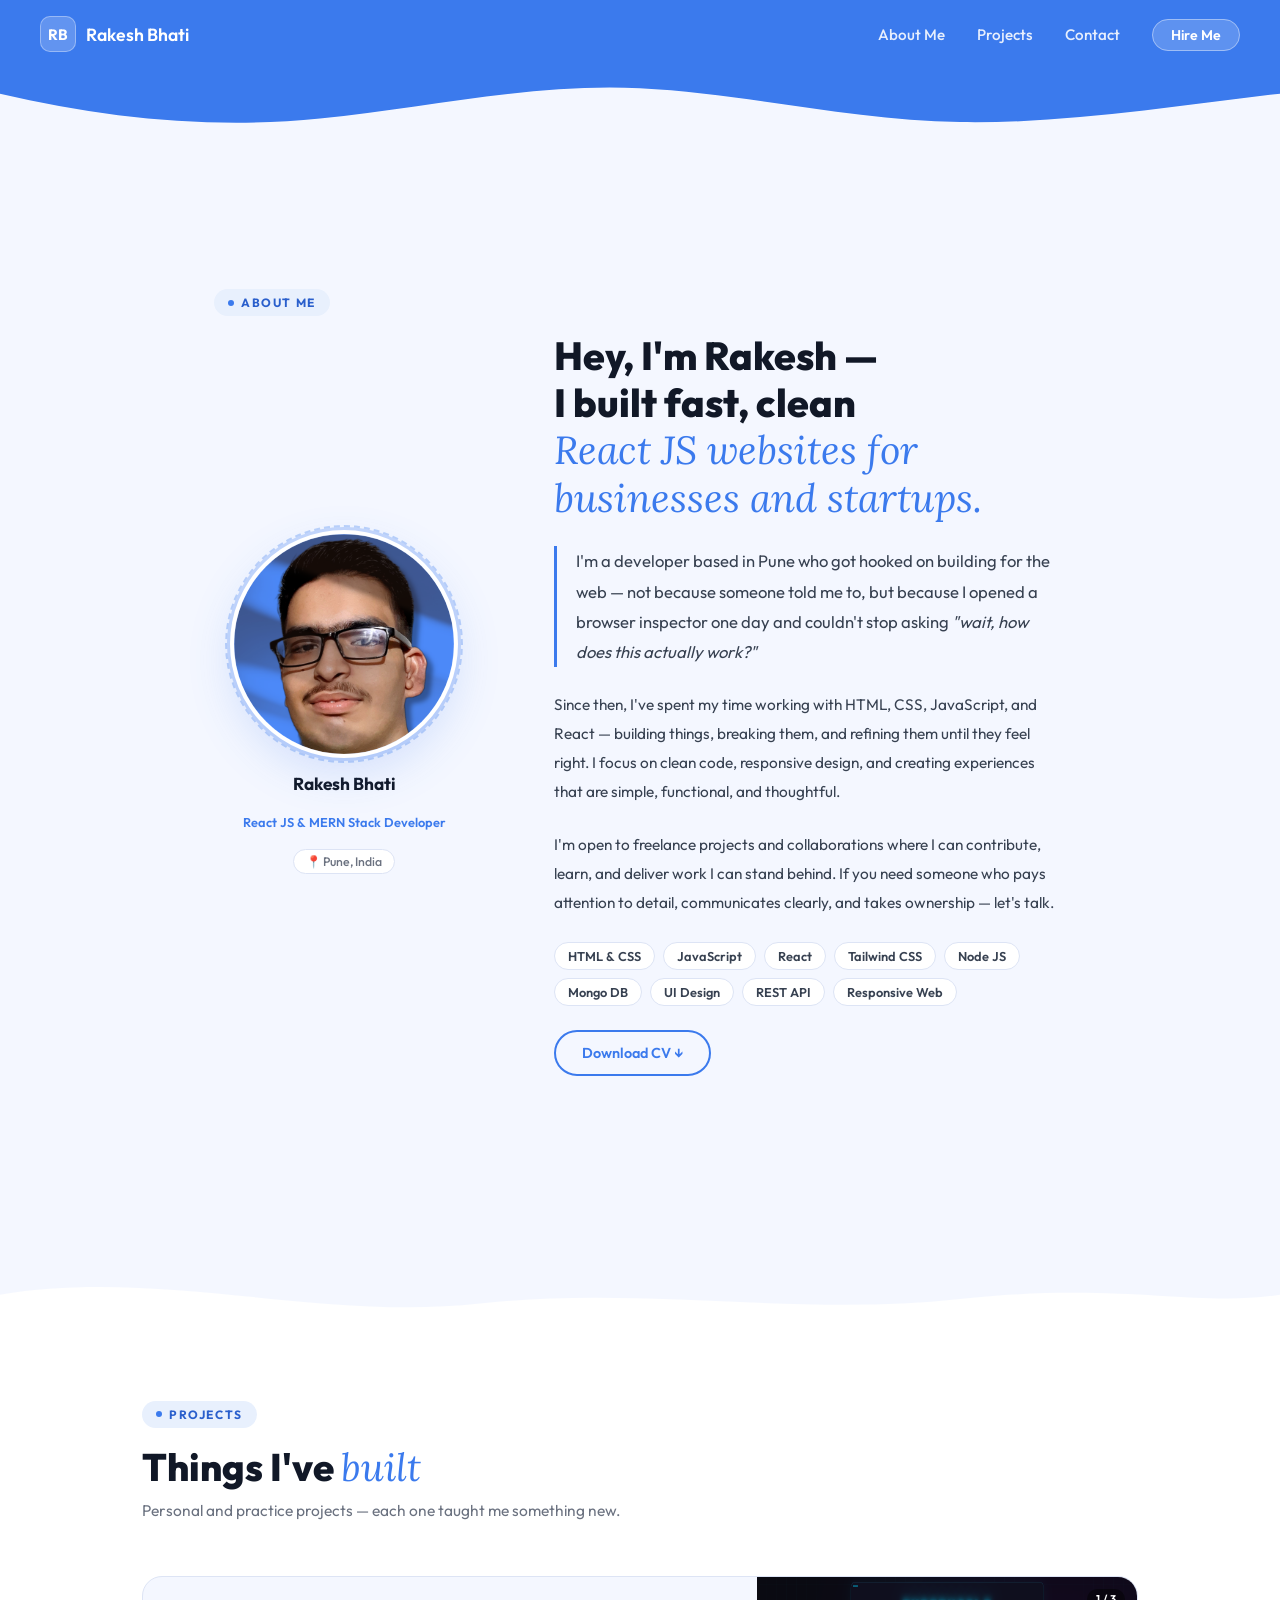
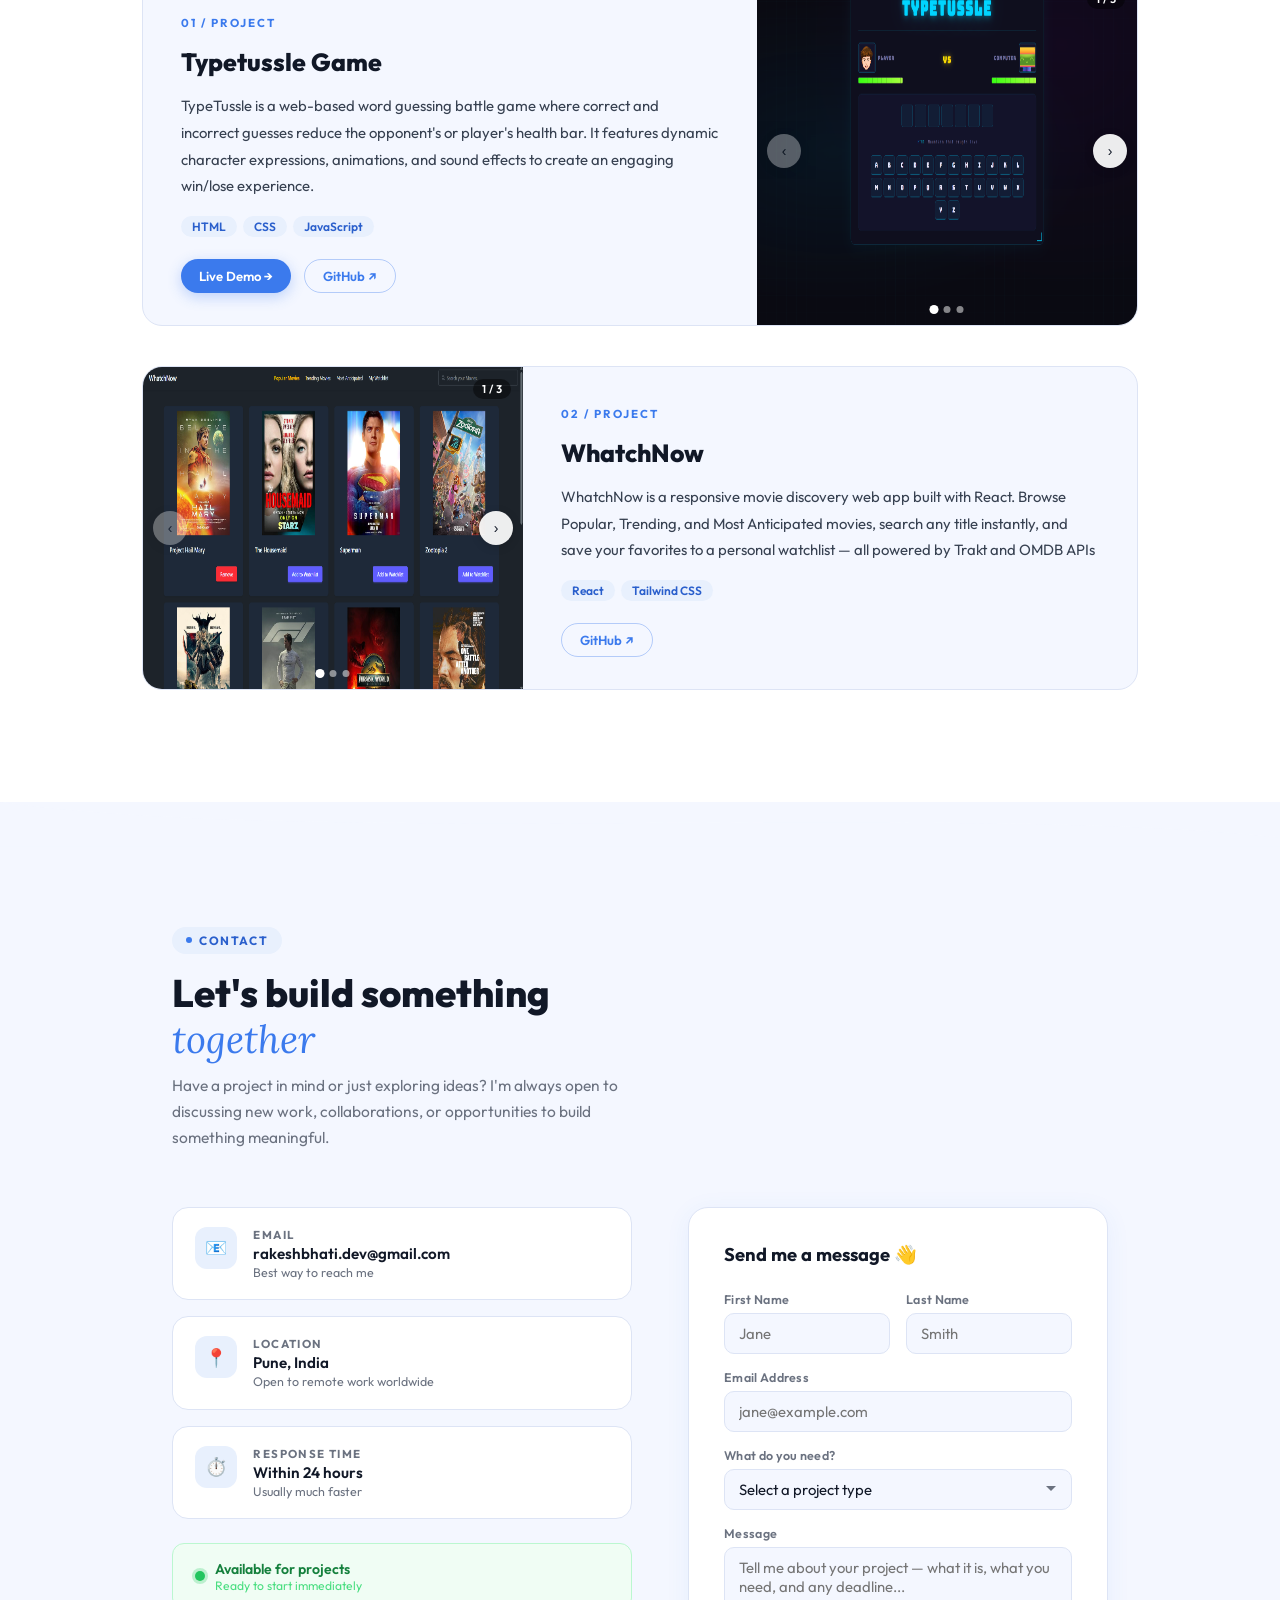
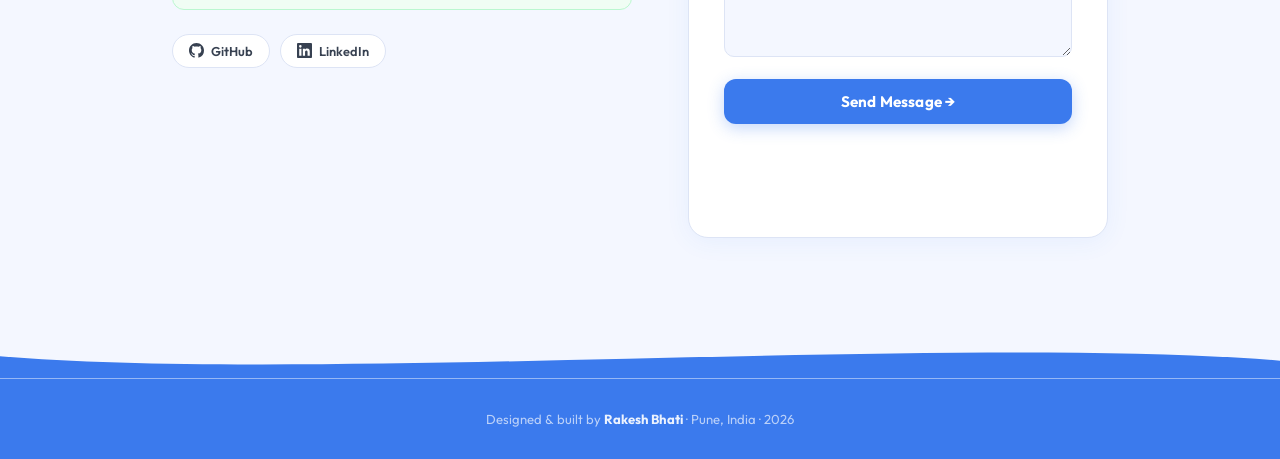
==== commit 6f71f846: "Update role and meta data" ====
--- a/index.html
+++ b/index.html
@@ -16,18 +16,19 @@
     <link rel="shortcut icon" href="./assets/favicon.png" type="image/x-icon">
 
     <meta name="description"
-    content="Rakesh Bhati is a frontend developer specializing in responsive websites, JavaScript, React, and modern UI design." />
-
-<meta name="keywords"
-    content="Rakesh Bhati, frontend developer, web developer, React developer, portfolio website, freelance developer" />
-
-<meta name="author" content="Rakesh Bhati" />
-<meta property="og:title" content="Rakesh Bhati Portfolio" />
-<meta property="og:description"
-    content="Frontend Developer specializing in responsive and modern web experiences." />
-<meta property="og:type" content="website" />
-<meta property="og:url" content="https://rakeshbhati.netlify.app/" />
-<meta property="og:image" content="https://rakeshbhati.netlify.app/assets/profile-pic.png" />
+        content="Rakesh Bhati is a React JS & MERN Stack Developer specializing in 
+building web applications for businesses and startups." />
+
+    <meta name="keywords"
+        content="Rakesh Bhati, frontend developer, web developer, React developer, portfolio website, freelance developer" />
+
+    <meta name="author" content="Rakesh Bhati" />
+    <meta property="og:title" content="Rakesh Bhati Portfolio" />
+    <meta property="og:description"
+        content="Frontend Developer specializing in responsive and modern web experiences." />
+    <meta property="og:type" content="website" />
+    <meta property="og:url" content="https://rakeshbhati.netlify.app/" />
+    <meta property="og:image" content="https://rakeshbhati.netlify.app/assets/profile-pic.png" />
 </head>
 
 <body>
@@ -76,12 +77,13 @@
                         </div>
                     </div>
                     <div class="avatar-name">Rakesh Bhati</div>
-                    <div class="avatar-role">Frontend Developer &amp; Designer</div>
+                    <div class="avatar-role">React JS &amp; MERN Stack Developer</div>
                     <div class="location-chip">📍 Pune, India</div>
                 </div>
                 <div class="about-content">
-                    <h1 class="about-heading reveal" style="transition-delay:.15s;">Hey, I'm Rakesh —<br />I write code
-                        and<br /><span class="italic-word">figure things out.</span></h1>
+                    <h1 class="about-heading reveal" style="transition-delay:.15s;">Hey, I'm Rakesh —<br />I built fast,
+                        clean<br /><span class="italic-word">React JS websites
+                            for businesses and startups.</span></h1>
                     <div class="bio-quote reveal" style="transition-delay:.22s;">
                         <p>
                             I'm a developer based in Pune who got hooked on building for the web —
@@ -102,12 +104,15 @@
                         attention to detail, communicates clearly, and takes ownership — let's talk.
                     </p>
                     <div class="skill-tags reveal" style="transition-delay:.38s;">
-                        <span class="tag">🌐 HTML &amp; CSS</span>
-                        <span class="tag">⚡ JavaScript</span>
-                        <span class="tag">⚛️ React</span>
-                        <span class="tag">🎨 UI Design</span>
-                        <span class="tag">🖋️ Figma</span>
-                        <span class="tag">📱 Responsive Web</span>
+                        <span class="tag">HTML &amp; CSS</span>
+                        <span class="tag">JavaScript</span>
+                        <span class="tag">React</span>
+                        <span class="tag">Tailwind CSS</span>
+                        <span class="tag">Node JS</span>
+                        <span class="tag">Mongo DB</span>
+                        <span class="tag">UI Design</span>
+                        <span class="tag">REST API</span>
+                        <span class="tag">Responsive Web</span>
                     </div>
                     <a href="./assets/Freelancing_resume.pdf" download="Rakesh_Bhati_Resume.pdf"
                         class="btn-outline reveal" style="transition-delay:.43s;">Download CV ↓</a>
@@ -125,19 +130,20 @@
     </div>
 
     <!-- ══════════ PROJECTS ══════════ -->
-<section id="projects">
-  <div class="projects-inner">
-
-    <div class="projects-header reveal">
-      <div class="section-pill" style="margin-bottom:1rem;"><span class="section-pill-dot"></span>Projects</div>
-      <h2 class="projects-title">Things I've <span>built</span></h2>
-      <p class="projects-subtitle">Personal and practice projects — each one taught me something new.</p>
-    </div>
-
-    <!-- Cards are injected here by projects.js -->
-    <div id="projects-container"></div>
-  </div>
-</section>
+    <section id="projects">
+        <div class="projects-inner">
+
+            <div class="projects-header reveal">
+                <div class="section-pill" style="margin-bottom:1rem;"><span class="section-pill-dot"></span>Projects
+                </div>
+                <h2 class="projects-title">Things I've <span>built</span></h2>
+                <p class="projects-subtitle">Personal and practice projects — each one taught me something new.</p>
+            </div>
+
+            <!-- Cards are injected here by projects.js -->
+            <div id="projects-container"></div>
+        </div>
+    </section>
 
 
 
@@ -292,14 +298,14 @@
 
     <!-- FOOTER -->
     <footer class="footer">
-        <p>Designed &amp; built by <strong>Rakesh Bhati</strong> · Pune, India · 2025</p>
+        <p>Designed &amp; built by <strong>Rakesh Bhati</strong> · Pune, India · 2026</p>
     </footer>
     <script src="./js/hamburger.js"></script>
     <script src="./js/script.js"></script>
     <script src="./js/gallery.js"></script>
     <script src="./js/projects.js"></script>
     <script src="./js/form-validation.js"></script>
-    
+
 </body>
 
 </html>
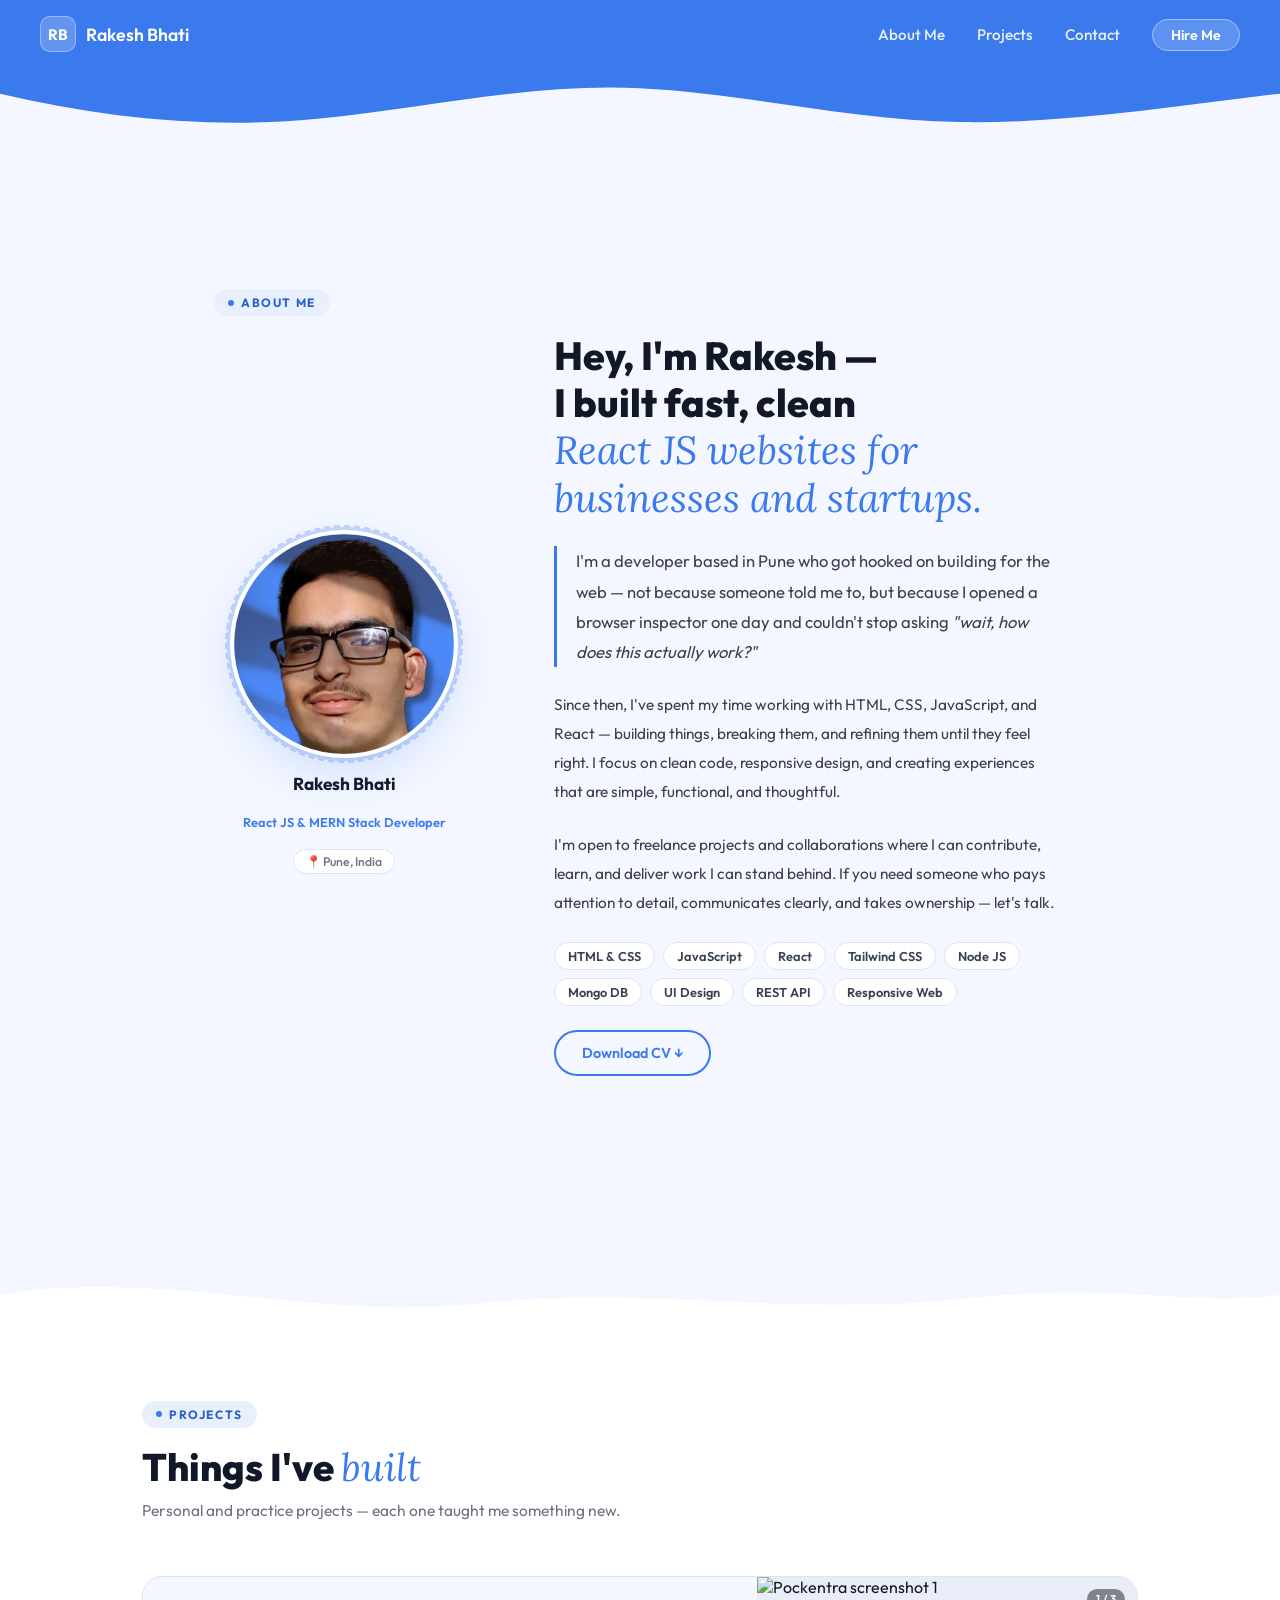
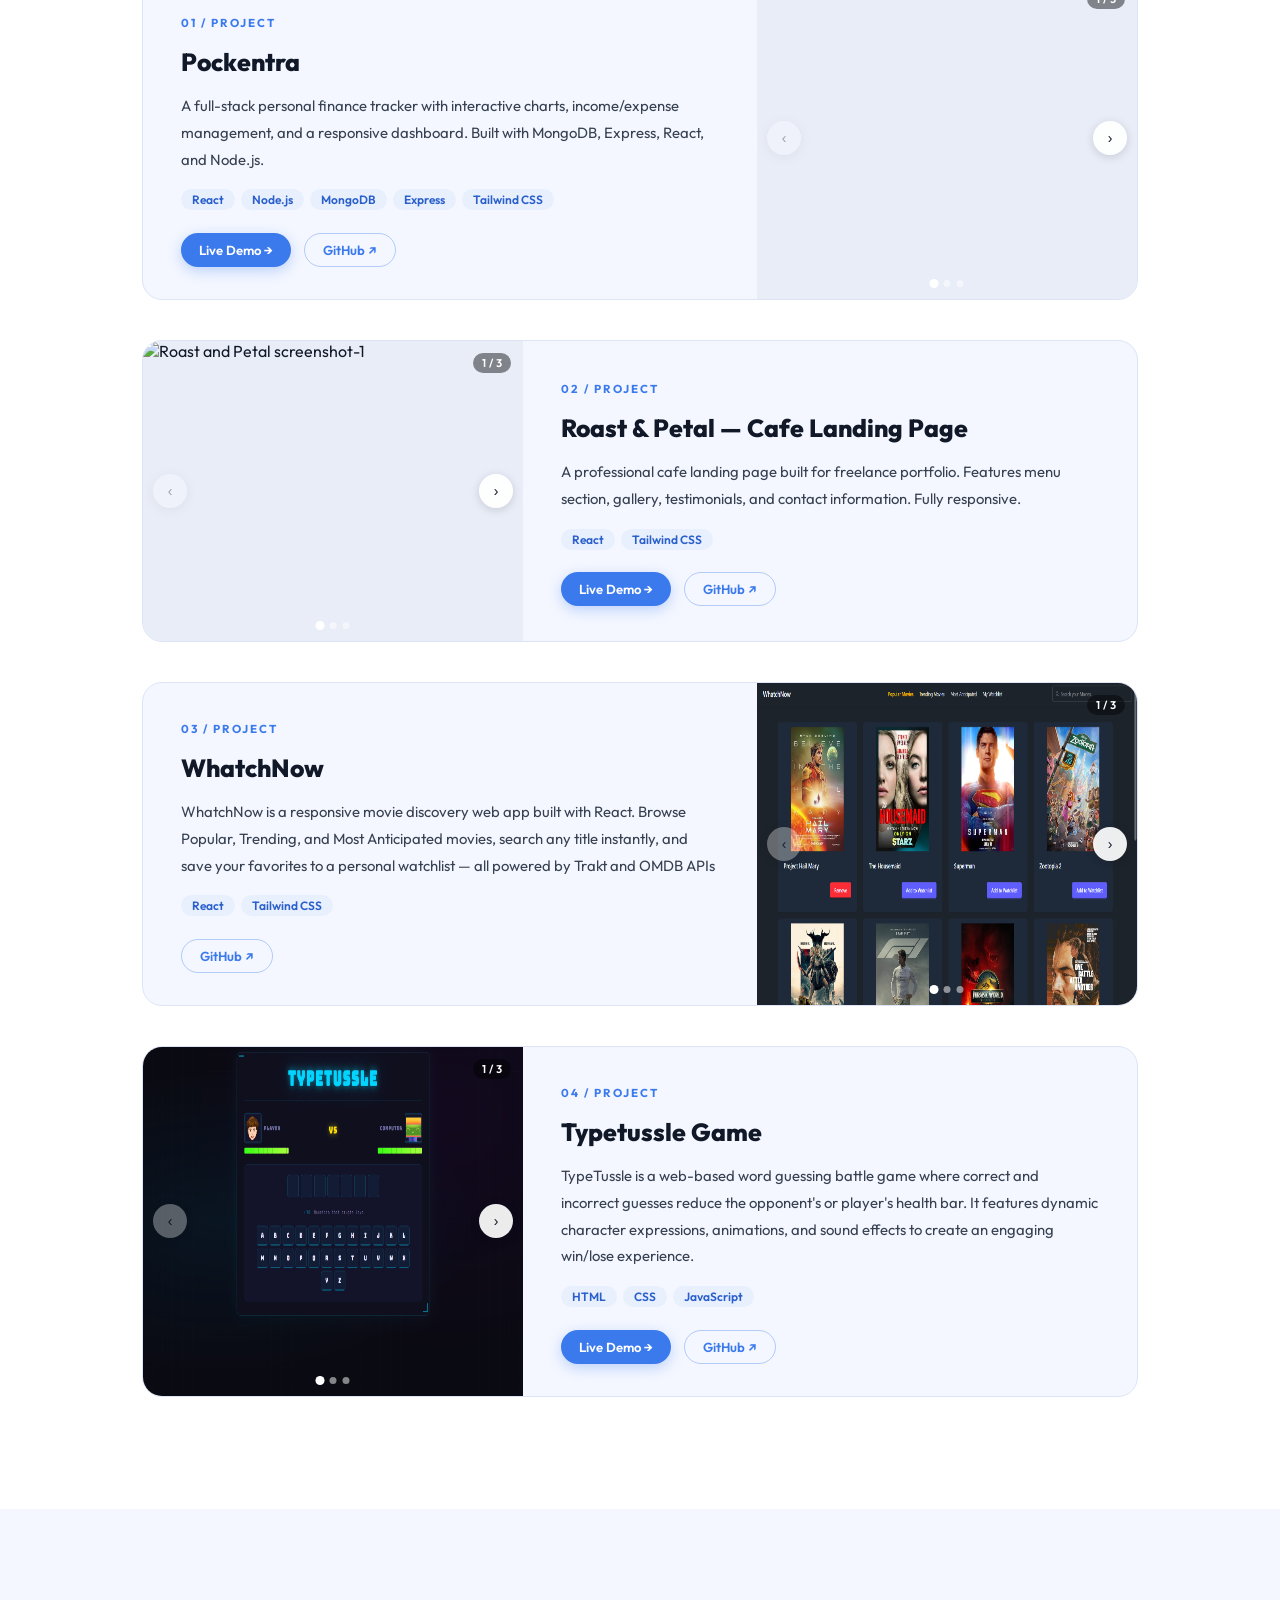
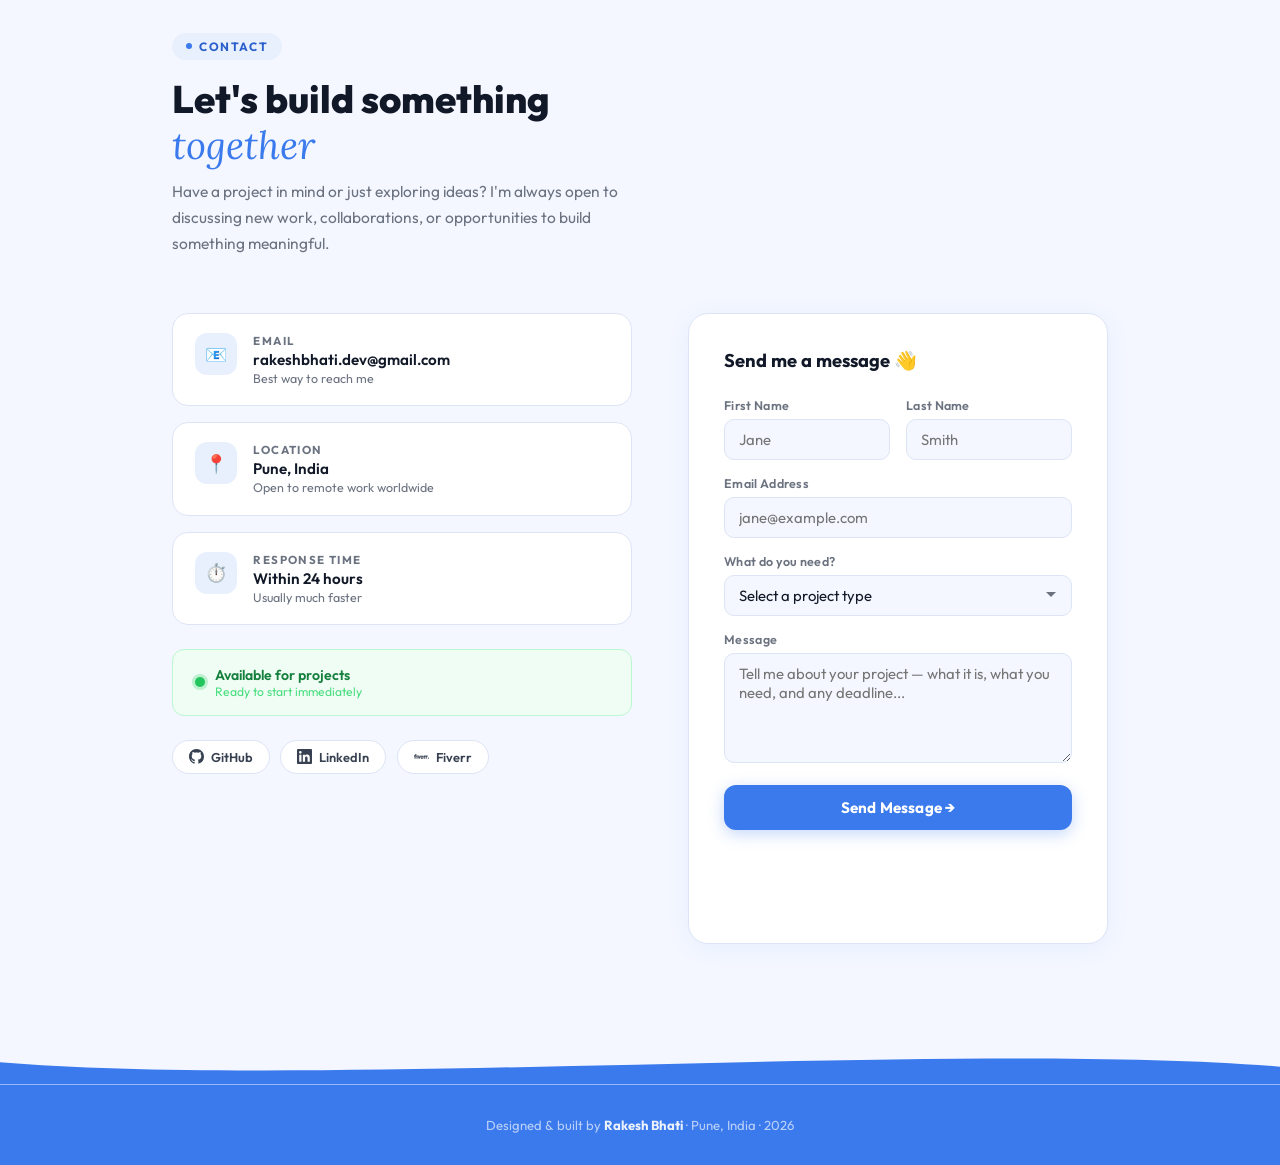
==== commit 43046da2: "Add fiverr link" ====
--- a/index.html
+++ b/index.html
@@ -15,8 +15,7 @@
     <link rel="stylesheet" href="./css/style.css">
     <link rel="shortcut icon" href="./assets/favicon.png" type="image/x-icon">
 
-    <meta name="description"
-        content="Rakesh Bhati is a React JS & MERN Stack Developer specializing in 
+    <meta name="description" content="Rakesh Bhati is a React JS & MERN Stack Developer specializing in 
 building web applications for businesses and startups." />
 
     <meta name="keywords"
@@ -233,6 +232,13 @@
                             </svg>
                             LinkedIn
                         </a>
+                        <a href="https://www.fiverr.com/rakeshbhati_dev" class="social-btn">
+                            <svg viewBox="0 0 24 24">
+                                <path
+                                    d="M23.004 15.588a.995.995 0 1 0 .002-1.99.995.995 0 0 0-.002 1.99zm-.996-3.705h-.85c-.546 0-.84.41-.84 1.092v2.466h-1.61v-3.558h-.684c-.547 0-.84.41-.84 1.092v2.466h-1.61v-4.874h1.61v.74c.264-.574.626-.74 1.163-.74h1.972v.74c.264-.574.625-.74 1.162-.74h.527v1.316zm-6.786 1.501h-3.359c.088.546.43.858 1.006.858.43 0 .732-.175.83-.487l1.425.4c-.351.848-1.22 1.364-2.255 1.364-1.748 0-2.549-1.355-2.549-2.515 0-1.14.703-2.505 2.45-2.505 1.856 0 2.471 1.384 2.471 2.408 0 .224-.01.37-.02.477zm-1.562-.945c-.04-.42-.342-.81-.889-.81-.508 0-.81.225-.908.81h1.797zM7.508 15.44h1.416l1.767-4.874h-1.62l-.86 2.837-.878-2.837H5.72l1.787 4.874zm-6.6 0H2.51v-3.558h1.524v3.558h1.591v-4.874H2.51v-.302c0-.332.235-.536.606-.536h.918V8.412H2.85c-1.162 0-1.943.712-1.943 1.755v.4H0v1.316h.908v3.558z" />
+                            </svg>
+                            Fiverr
+                        </a>
                     </div>
 
                 </div>
